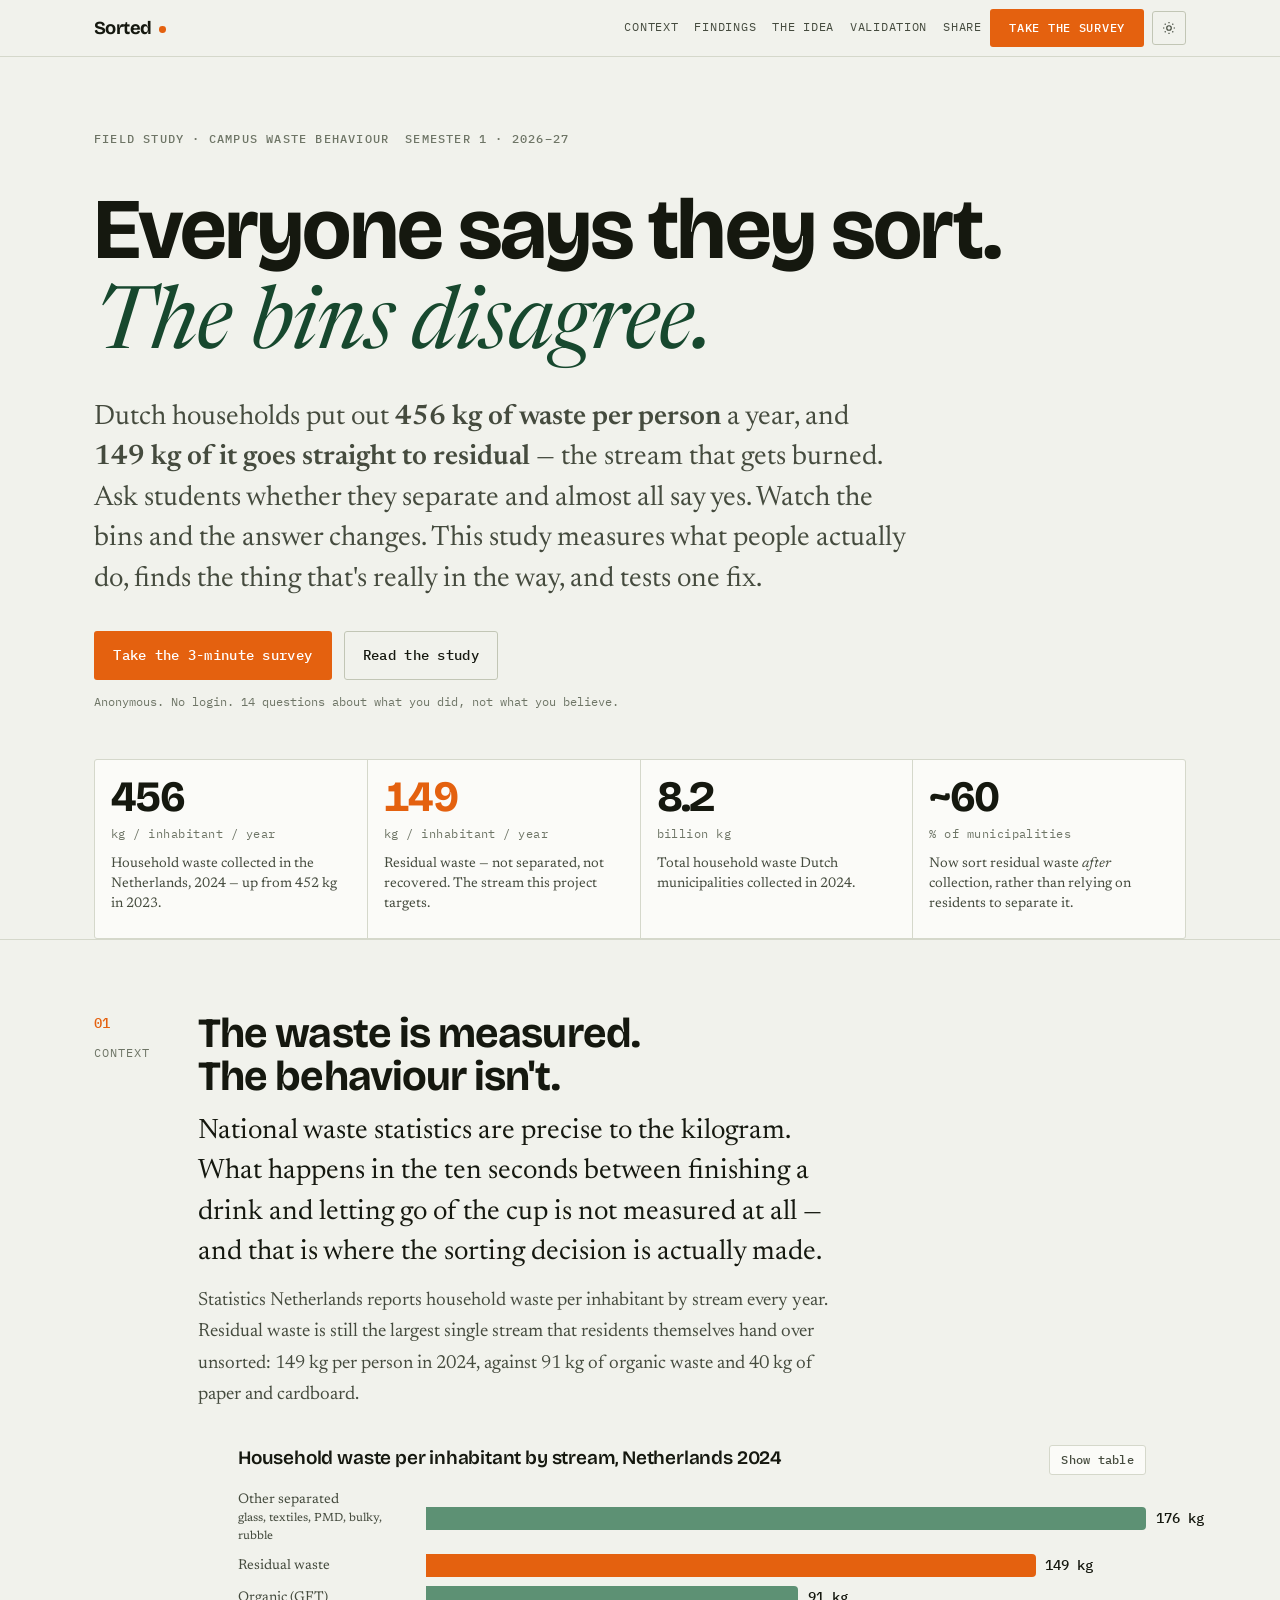
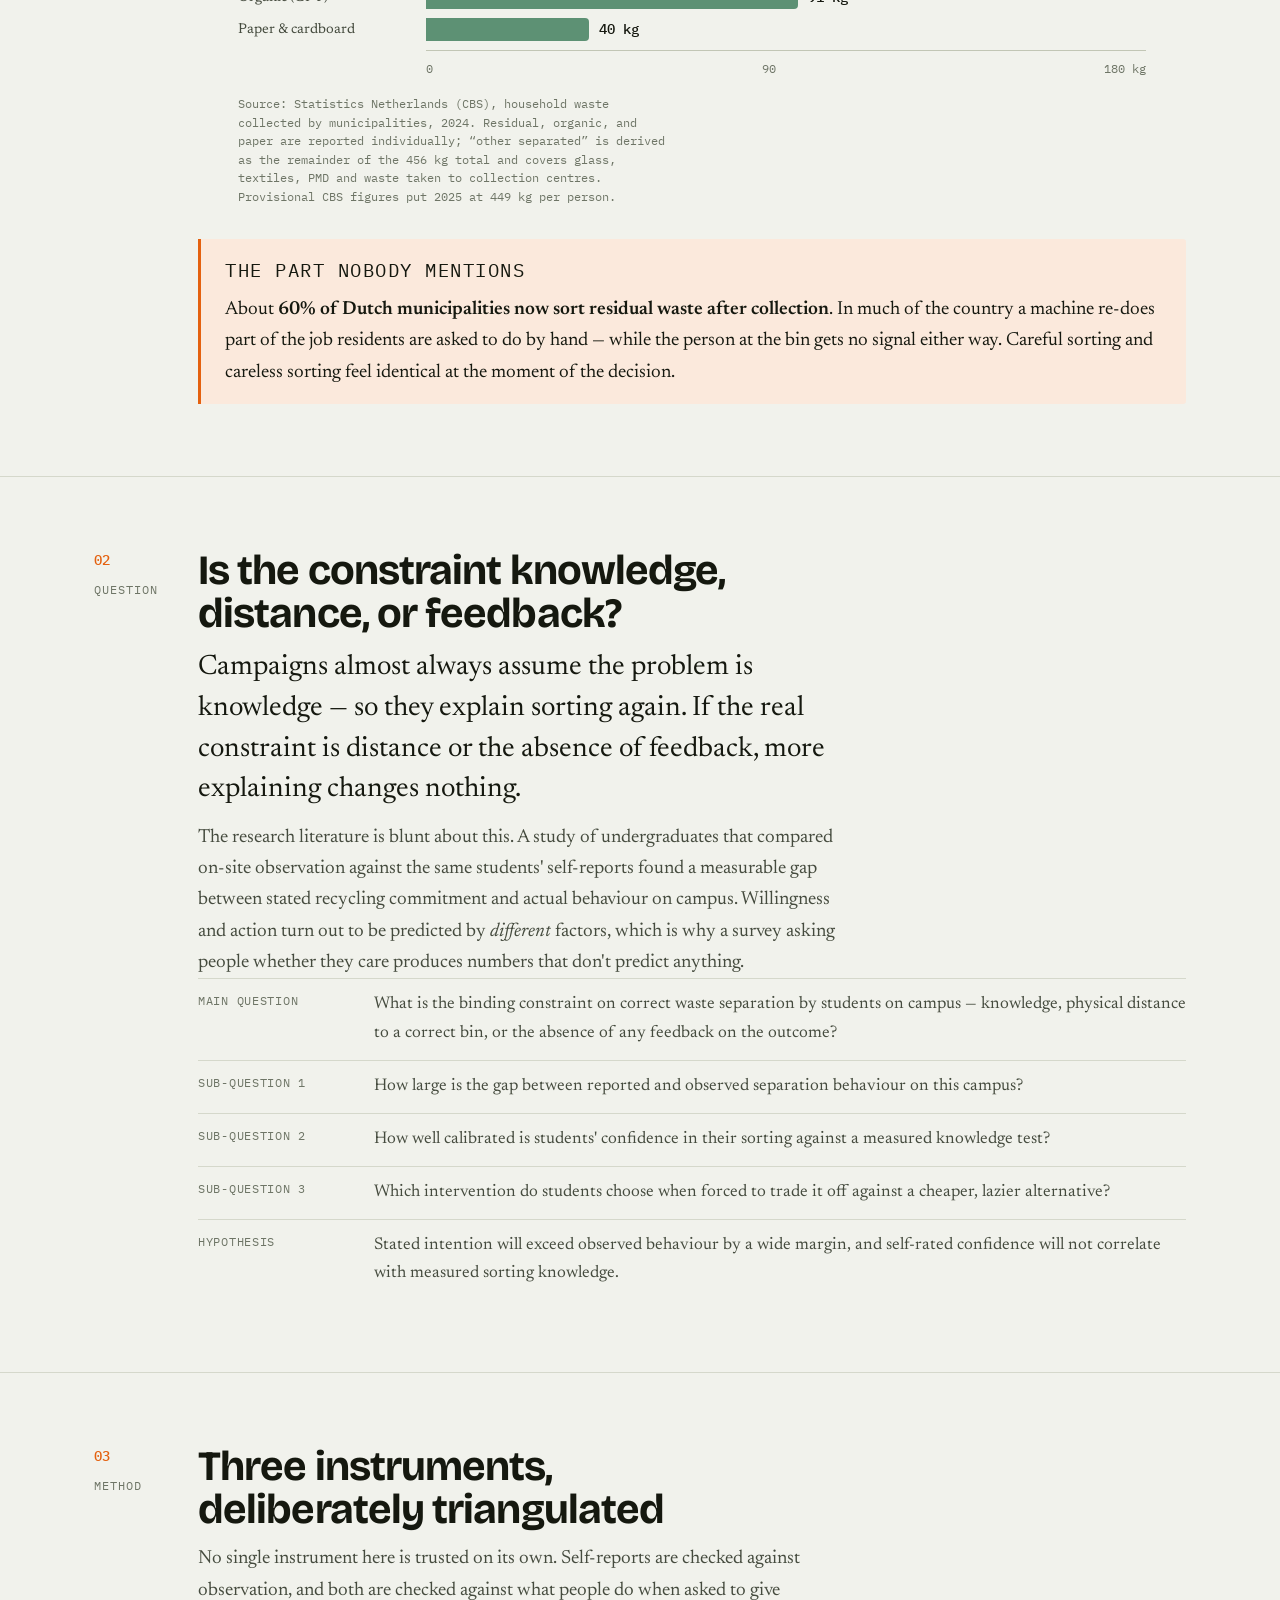
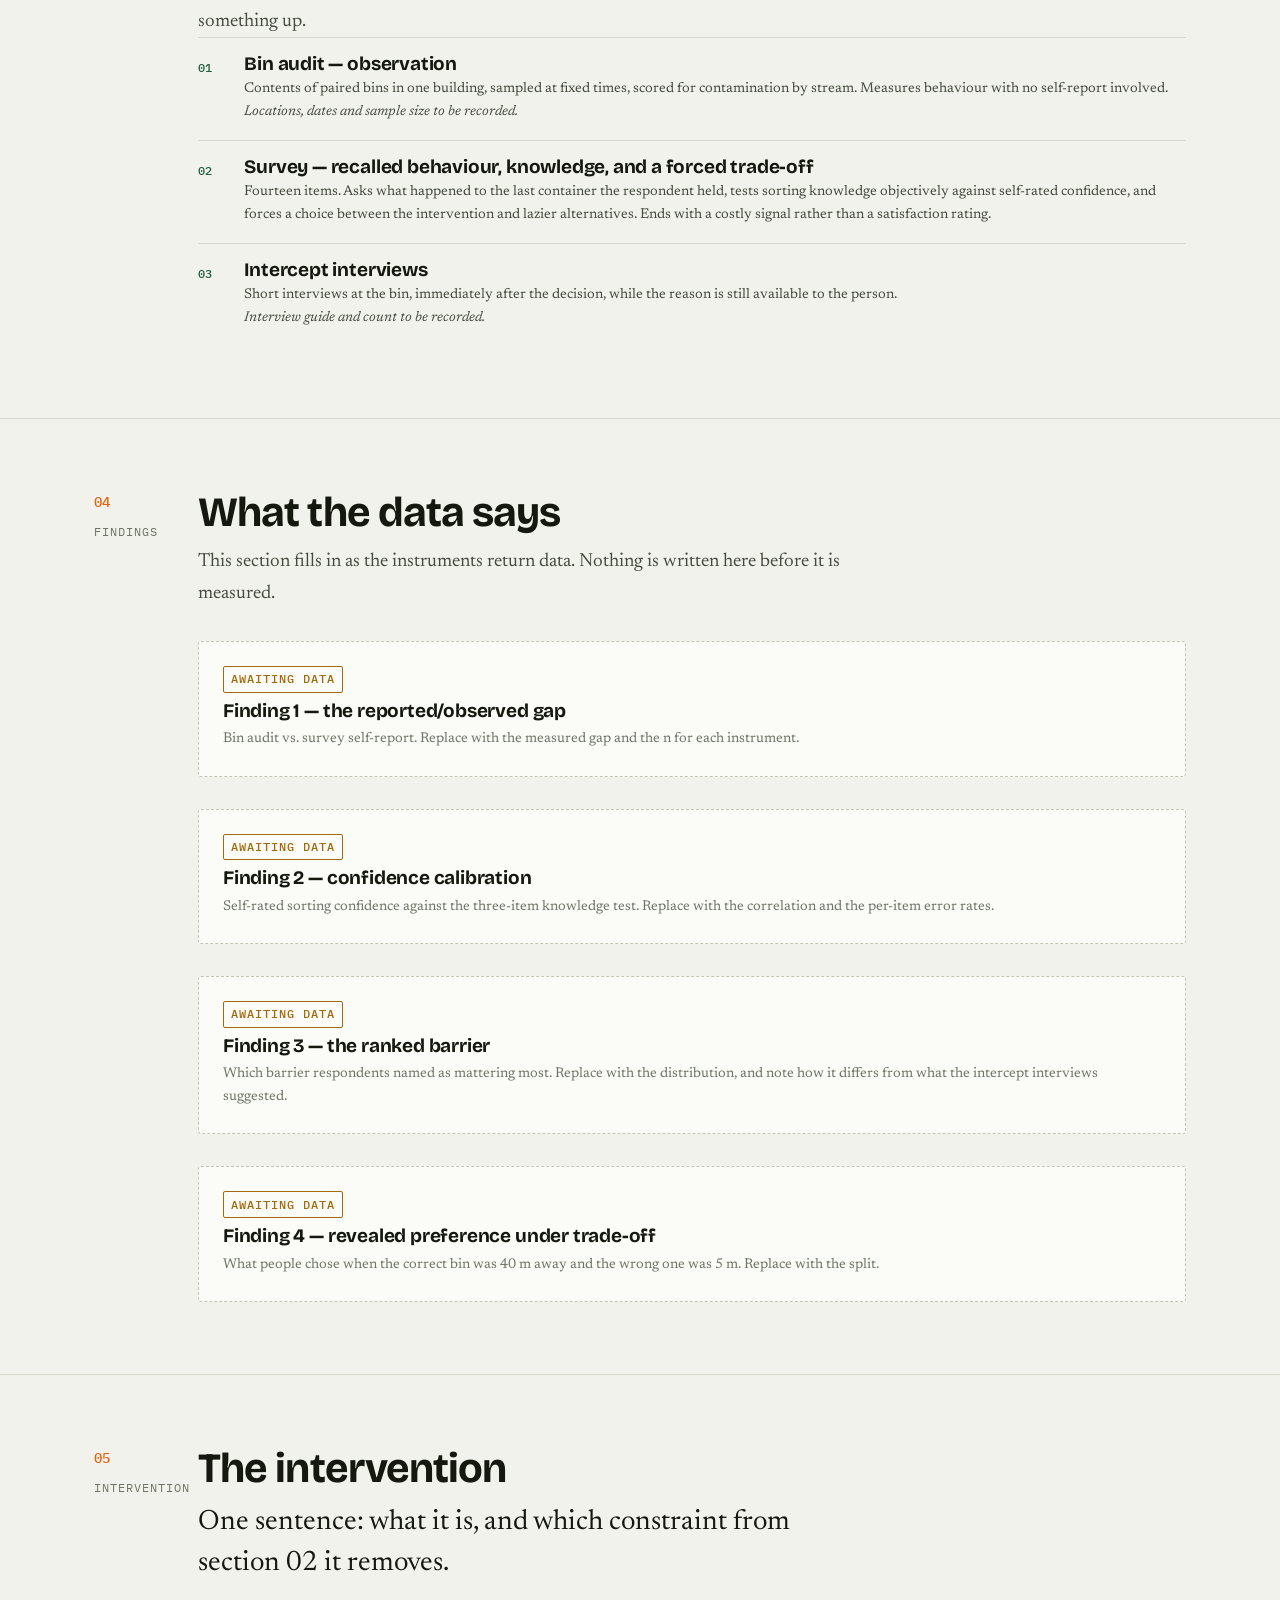
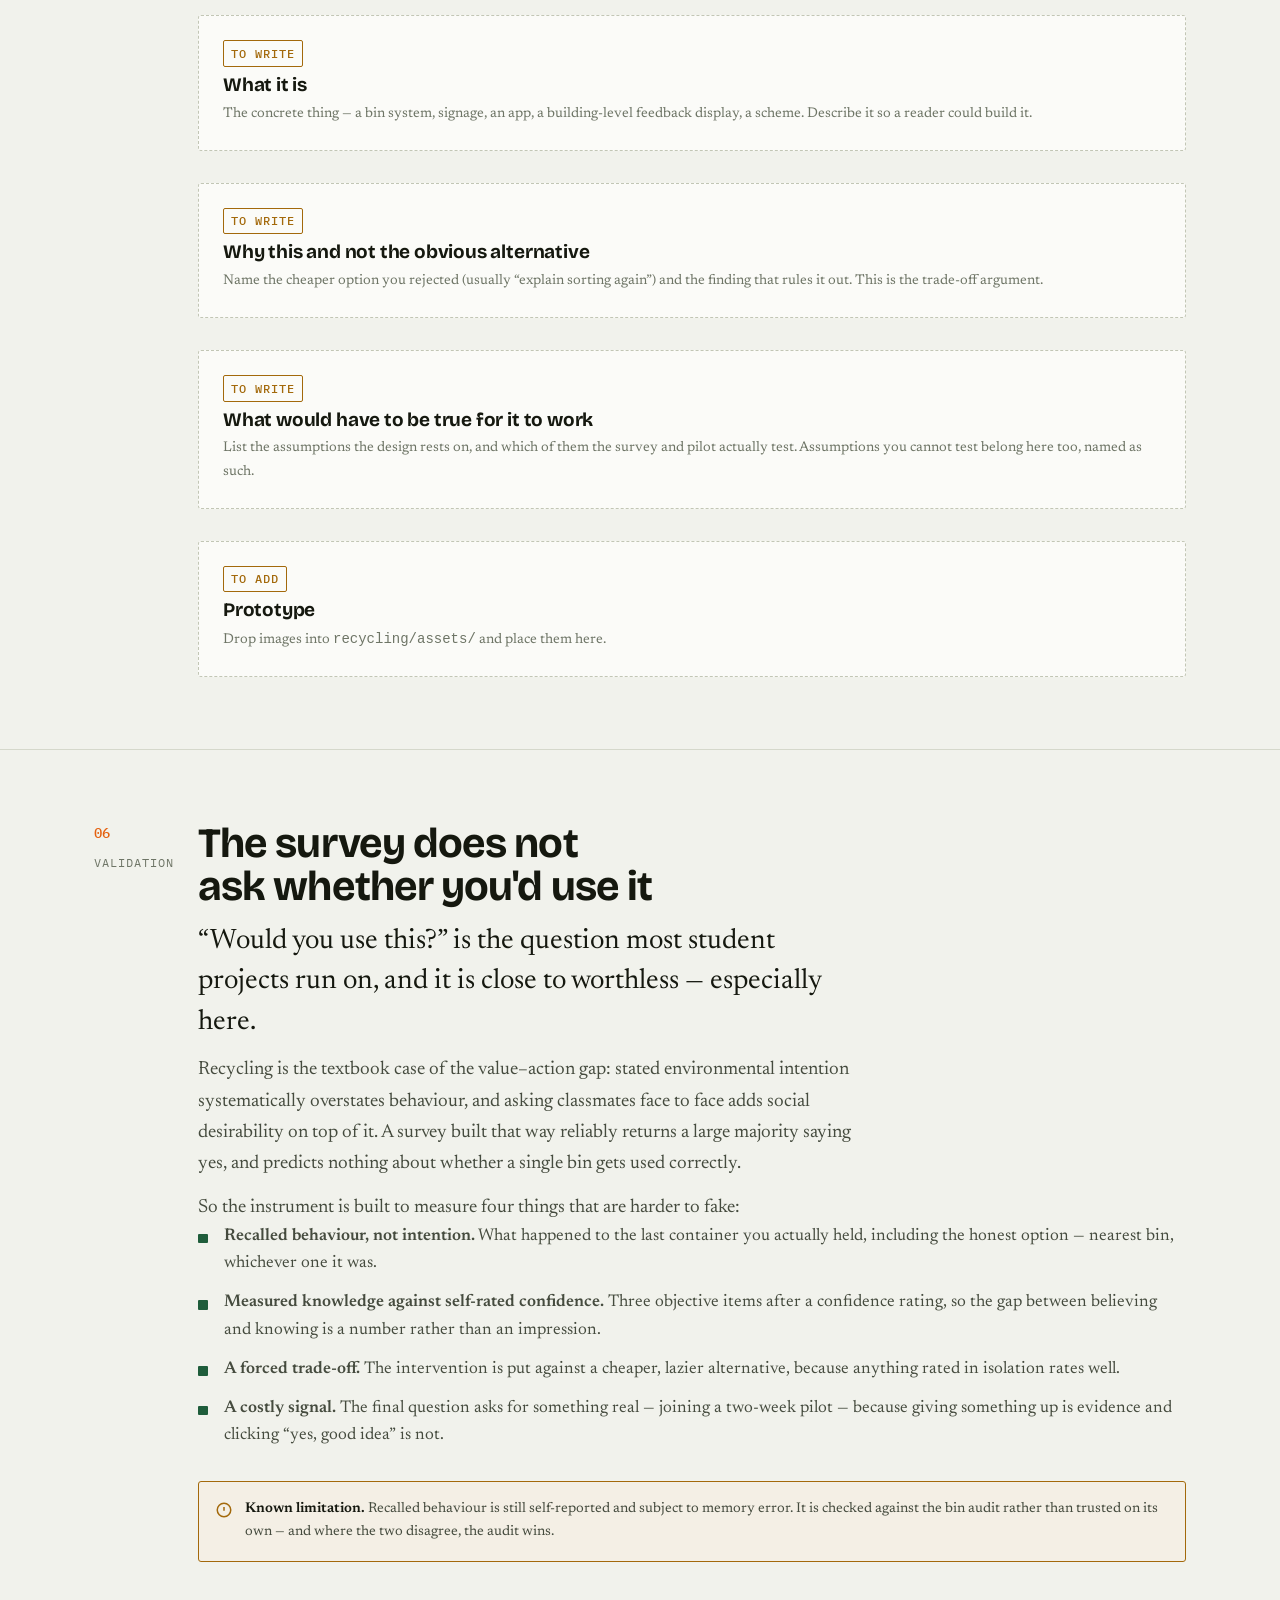
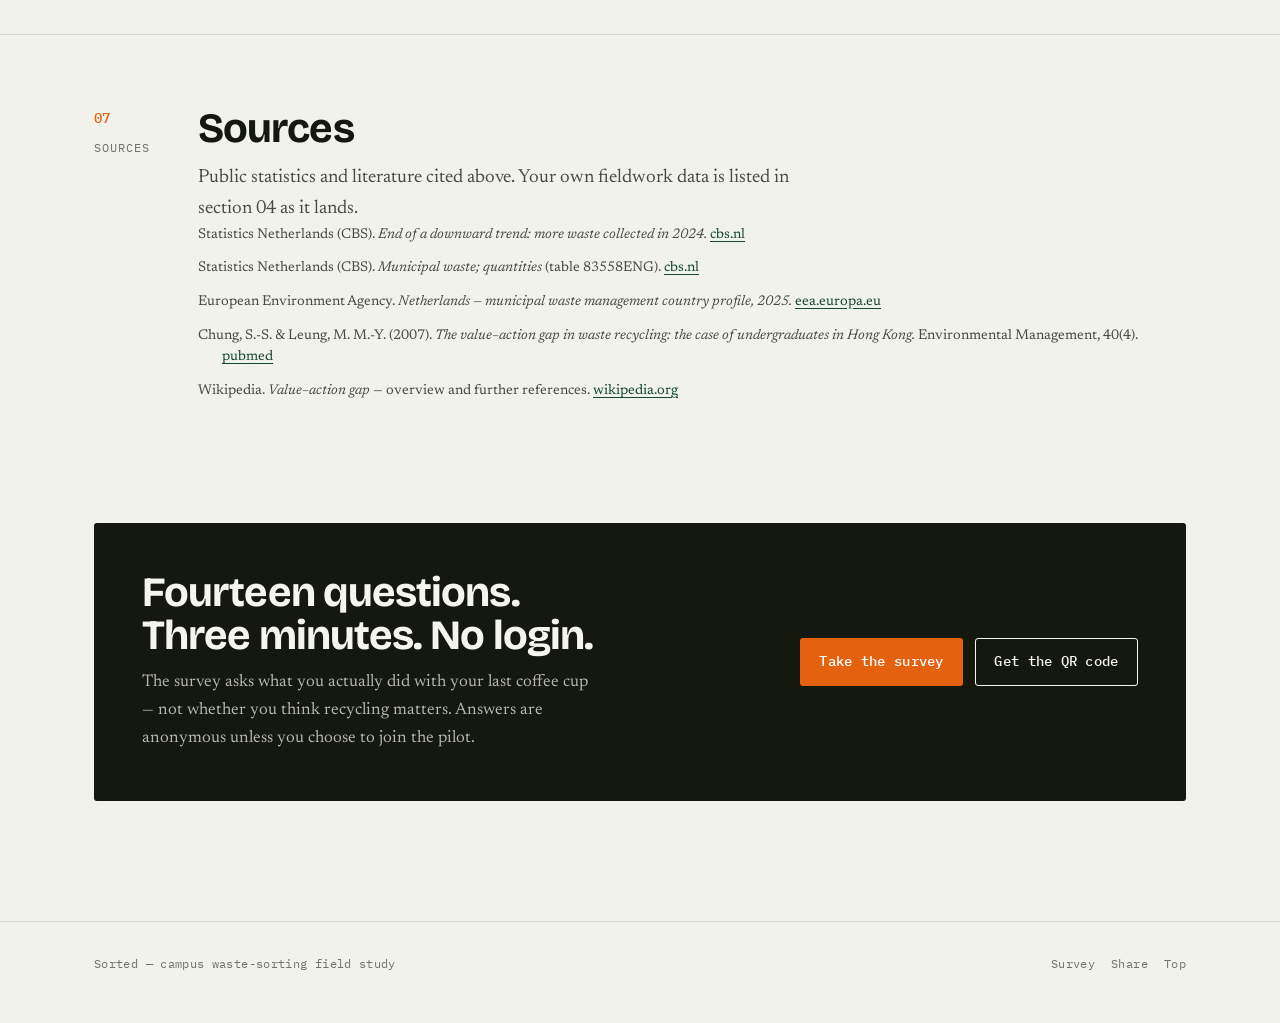
==== recycling/index.html @ 8bc47fd2 "Add campus recycling field-study site with survey and QR sharing Three static pages under /recycling" ====
<!doctype html>
<html lang="en">
<head>
<meta charset="utf-8">
<meta name="viewport" content="width=device-width, initial-scale=1">
<title>Sorted — Campus waste-sorting field study</title>
<meta name="description" content="A field study of why students on campus don't separate their waste — and a tested intervention. Behaviour-first research, not opinion polling.">
<meta name="theme-color" content="#f1f2ec" media="(prefers-color-scheme: light)">
<meta name="theme-color" content="#12140f" media="(prefers-color-scheme: dark)">
<link rel="icon" href="./assets/favicon.svg" type="image/svg+xml">
<meta property="og:type" content="website">
<meta property="og:title" content="Sorted — Campus waste-sorting field study">
<meta property="og:description" content="Everyone says they sort. The bins disagree. A behaviour-first field study and a tested intervention.">
<link rel="preconnect" href="https://fonts.googleapis.com">
<link rel="preconnect" href="https://fonts.gstatic.com" crossorigin>
<link rel="stylesheet" href="https://fonts.googleapis.com/css2?family=Bricolage+Grotesque:opsz,wght@12..96,600;12..96,700&family=IBM+Plex+Mono:wght@400;500&family=Newsreader:ital,opsz,wght@0,6..72,400;0,6..72,500;1,6..72,400&display=swap">
<link rel="stylesheet" href="./assets/css/site.css">
</head>
<body>
<a class="skip" href="#main">Skip to content</a>

<header class="masthead">
  <div class="wrap masthead__in">
    <a class="wordmark" href="./index.html">Sorted<span class="wordmark__dot" aria-hidden="true"></span></a>
    <nav class="mainnav" aria-label="Main">
      <div class="mainnav__links">
        <a href="#context">Context</a>
        <a href="#findings">Findings</a>
        <a href="#intervention">The idea</a>
        <a href="#validation">Validation</a>
        <a href="./share.html">Share</a>
      </div>
      <a class="btn btn--signal" href="./survey.html">Take the survey</a>
      <button class="themetoggle" type="button" data-theme-toggle aria-label="Switch colour theme">
        <svg viewBox="0 0 24 24" fill="none" stroke="currentColor" stroke-width="1.8" aria-hidden="true">
          <path d="M12 3v2m0 14v2M5.6 5.6l1.4 1.4m10 10 1.4 1.4M3 12h2m14 0h2M5.6 18.4 7 17m10-10 1.4-1.4"/>
          <circle cx="12" cy="12" r="3.4"/>
        </svg>
      </button>
    </nav>
  </div>
</header>

<main id="main">

  <!-- ===================== HERO ===================== -->
  <section class="wrap hero">
    <div class="hero__meta">
      <p class="eyebrow">Field study · Campus waste behaviour</p>
      <!-- FILL: your programme, year and semester -->
      <p class="eyebrow">Semester 1 · 2026&ndash;27</p>
    </div>
    <h1>Everyone says they sort.<br><em>The bins disagree.</em></h1>
    <p class="hero__deck">
      Dutch households put out <strong>456&nbsp;kg of waste per person</strong> a year, and
      <strong>149&nbsp;kg of it goes straight to residual</strong> — the stream that gets burned.
      Ask students whether they separate and almost all say yes. Watch the bins and the answer changes.
      This study measures what people actually do, finds the thing that's really in the way, and tests one fix.
    </p>
    <div class="hero__cta btnrow">
      <a class="btn btn--signal" href="./survey.html">Take the 3-minute survey</a>
      <a class="btn btn--ghost" href="#context">Read the study</a>
    </div>
    <p class="hero__note">Anonymous. No login. 14 questions about what you did, not what you believe.</p>
  </section>

  <!-- ===================== STAT STRIP ===================== -->
  <section class="wrap" aria-label="Headline figures">
    <div class="statstrip">
      <div class="stat">
        <span class="stat__fig">456</span>
        <span class="stat__unit">kg / inhabitant / year</span>
        <span class="stat__label">Household waste collected in the Netherlands, 2024 — up from 452&nbsp;kg in 2023.</span>
      </div>
      <div class="stat stat--lead">
        <span class="stat__fig">149</span>
        <span class="stat__unit">kg / inhabitant / year</span>
        <span class="stat__label">Residual waste — not separated, not recovered. The stream this project targets.</span>
      </div>
      <div class="stat">
        <span class="stat__fig">8.2</span>
        <span class="stat__unit">billion kg</span>
        <span class="stat__label">Total household waste Dutch municipalities collected in 2024.</span>
      </div>
      <div class="stat">
        <span class="stat__fig">~60</span>
        <span class="stat__unit">% of municipalities</span>
        <span class="stat__label">Now sort residual waste <em>after</em> collection, rather than relying on residents to separate it.</span>
      </div>
    </div>
  </section>

  <!-- ===================== 01 CONTEXT ===================== -->
  <section class="section" id="context">
    <div class="wrap section__grid">
      <div class="rail">
        <span class="rail__num">01</span>
        <span class="rail__label">Context</span>
      </div>
      <div class="stack-6">
        <div class="prose stack-3">
          <h2>The waste is measured. The behaviour isn't.</h2>
          <p class="lead">
            National waste statistics are precise to the kilogram. What happens in the ten seconds
            between finishing a drink and letting go of the cup is not measured at all — and that
            is where the sorting decision is actually made.
          </p>
          <p>
            Statistics Netherlands reports household waste per inhabitant by stream every year.
            Residual waste is still the largest single stream that residents themselves hand over
            unsorted: 149&nbsp;kg per person in 2024, against 91&nbsp;kg of organic waste and
            40&nbsp;kg of paper and cardboard.
          </p>
        </div>

        <figure class="figure">
          <div class="figure__head">
            <figcaption class="figure__title">Household waste per inhabitant by stream, Netherlands 2024</figcaption>
            <div class="figure__tools">
              <button class="btn btn--quiet" type="button" data-toggle-table="fig-streams" aria-expanded="false">Show table</button>
            </div>
          </div>

          <div class="barchart" data-chart="streams" role="img"
               aria-label="Bar chart of household waste per inhabitant by stream in 2024. Other separately collected 176 kilograms, residual waste 149 kilograms, organic waste 91 kilograms, paper and cardboard 40 kilograms.">
            <div class="bar">
              <span class="bar__name">Other separated<br><small>glass, textiles, PMD, bulky, rubble</small></span>
              <span class="bar__track"><span class="bar__fill" style="width:100%"></span><span class="bar__val">176 kg</span></span>
            </div>
            <div class="bar bar--lead">
              <span class="bar__name">Residual waste</span>
              <span class="bar__track"><span class="bar__fill" style="width:84.7%"></span><span class="bar__val">149 kg</span></span>
            </div>
            <div class="bar">
              <span class="bar__name">Organic (GFT)</span>
              <span class="bar__track"><span class="bar__fill" style="width:51.7%"></span><span class="bar__val">91 kg</span></span>
            </div>
            <div class="bar">
              <span class="bar__name">Paper &amp; cardboard</span>
              <span class="bar__track"><span class="bar__fill" style="width:22.7%"></span><span class="bar__val">40 kg</span></span>
            </div>
            <div class="barchart__axis" aria-hidden="true"><span>0</span><span>90</span><span>180 kg</span></div>
          </div>

          <div class="tablewrap" id="fig-streams" hidden>
            <table class="data">
              <caption>Household waste per inhabitant by stream, Netherlands 2024 (kg)</caption>
              <thead><tr><th scope="col">Stream</th><th scope="col" class="num">kg / inhabitant</th><th scope="col" class="num">Share of total</th></tr></thead>
              <tbody>
                <tr><td>Other separately collected</td><td class="num">176</td><td class="num">38.6%</td></tr>
                <tr><td>Residual waste</td><td class="num">149</td><td class="num">32.7%</td></tr>
                <tr><td>Organic (GFT)</td><td class="num">91</td><td class="num">20.0%</td></tr>
                <tr><td>Paper &amp; cardboard</td><td class="num">40</td><td class="num">8.8%</td></tr>
                <tr><td><strong>Total</strong></td><td class="num"><strong>456</strong></td><td class="num"><strong>100%</strong></td></tr>
              </tbody>
            </table>
          </div>

          <p class="figure__note">
            Source: Statistics Netherlands (CBS), household waste collected by municipalities, 2024.
            Residual, organic, and paper are reported individually; “other separated” is derived as the
            remainder of the 456&nbsp;kg total and covers glass, textiles, PMD and waste taken to
            collection centres. Provisional CBS figures put 2025 at 449&nbsp;kg per person.
          </p>
        </figure>

        <div class="callout">
          <p class="callout__kicker">The part nobody mentions</p>
          <p>
            About <strong>60% of Dutch municipalities now sort residual waste after collection</strong>.
            In much of the country a machine re-does part of the job residents are asked to do by hand —
            while the person at the bin gets no signal either way. Careful sorting and careless sorting
            feel identical at the moment of the decision.
          </p>
        </div>
      </div>
    </div>
  </section>

  <!-- ===================== 02 THE QUESTION ===================== -->
  <section class="section" id="question">
    <div class="wrap section__grid">
      <div class="rail">
        <span class="rail__num">02</span>
        <span class="rail__label">Question</span>
      </div>
      <div class="stack-6">
        <div class="prose stack-3">
          <h2>Is the constraint knowledge, distance, or feedback?</h2>
          <p class="lead">
            Campaigns almost always assume the problem is knowledge — so they explain sorting again.
            If the real constraint is distance or the absence of feedback, more explaining changes nothing.
          </p>
          <p>
            The research literature is blunt about this. A study of undergraduates that compared
            on-site observation against the same students' self-reports found a measurable gap between
            stated recycling commitment and actual behaviour on campus. Willingness and action turn out
            to be predicted by <em>different</em> factors, which is why a survey asking people whether
            they care produces numbers that don't predict anything.
          </p>
        </div>

        <dl class="deflist">
          <div>
            <dt>Main question</dt>
            <dd>What is the binding constraint on correct waste separation by students on campus — knowledge, physical distance to a correct bin, or the absence of any feedback on the outcome?</dd>
          </div>
          <div>
            <dt>Sub-question 1</dt>
            <dd>How large is the gap between reported and observed separation behaviour on this campus?</dd>
          </div>
          <div>
            <dt>Sub-question 2</dt>
            <dd>How well calibrated is students' confidence in their sorting against a measured knowledge test?</dd>
          </div>
          <div>
            <dt>Sub-question 3</dt>
            <dd>Which intervention do students choose when forced to trade it off against a cheaper, lazier alternative?</dd>
          </div>
          <div>
            <dt>Hypothesis</dt>
            <dd><!-- FILL: your actual hypothesis -->Stated intention will exceed observed behaviour by a wide margin, and self-rated confidence will not correlate with measured sorting knowledge.</dd>
          </div>
        </dl>
      </div>
    </div>
  </section>

  <!-- ===================== 03 METHOD ===================== -->
  <section class="section" id="method">
    <div class="wrap section__grid">
      <div class="rail">
        <span class="rail__num">03</span>
        <span class="rail__label">Method</span>
      </div>
      <div class="stack-6">
        <div class="prose stack-3">
          <h2>Three instruments, deliberately triangulated</h2>
          <p>
            No single instrument here is trusted on its own. Self-reports are checked against
            observation, and both are checked against what people do when asked to give something up.
          </p>
        </div>

        <ol class="steps">
          <li>
            <div>
              <h4>Bin audit — observation</h4>
              <p>Contents of paired bins in one building, sampled at fixed times, scored for contamination by stream. Measures behaviour with no self-report involved.<br>
              <!-- FILL: locations, dates, sample sizes --><em>Locations, dates and sample size to be recorded.</em></p>
            </div>
          </li>
          <li>
            <div>
              <h4>Survey — recalled behaviour, knowledge, and a forced trade-off</h4>
              <p>Fourteen items. Asks what happened to the last container the respondent held, tests sorting knowledge objectively against self-rated confidence, and forces a choice between the intervention and lazier alternatives. Ends with a costly signal rather than a satisfaction rating.</p>
            </div>
          </li>
          <li>
            <div>
              <h4>Intercept interviews</h4>
              <p>Short interviews at the bin, immediately after the decision, while the reason is still available to the person.<br>
              <!-- FILL: number of interviews, guide --><em>Interview guide and count to be recorded.</em></p>
            </div>
          </li>
        </ol>
      </div>
    </div>
  </section>

  <!-- ===================== 04 FINDINGS ===================== -->
  <section class="section" id="findings">
    <div class="wrap section__grid">
      <div class="rail">
        <span class="rail__num">04</span>
        <span class="rail__label">Findings</span>
      </div>
      <div class="stack-6">
        <div class="prose stack-3">
          <h2>What the data says</h2>
          <p>
            This section fills in as the instruments return data. Nothing is written here before it is measured.
          </p>
        </div>

        <!-- FILL: replace each pending block with a real finding.
             Keep the shape: a claim, the number behind it, and the instrument it came from. -->
        <div class="pending">
          <span class="pending__tag">Awaiting data</span>
          <h4>Finding 1 — the reported/observed gap</h4>
          <p>Bin audit vs. survey self-report. Replace with the measured gap and the n for each instrument.</p>
        </div>
        <div class="pending">
          <span class="pending__tag">Awaiting data</span>
          <h4>Finding 2 — confidence calibration</h4>
          <p>Self-rated sorting confidence against the three-item knowledge test. Replace with the correlation and the per-item error rates.</p>
        </div>
        <div class="pending">
          <span class="pending__tag">Awaiting data</span>
          <h4>Finding 3 — the ranked barrier</h4>
          <p>Which barrier respondents named as mattering most. Replace with the distribution, and note how it differs from what the intercept interviews suggested.</p>
        </div>
        <div class="pending">
          <span class="pending__tag">Awaiting data</span>
          <h4>Finding 4 — revealed preference under trade-off</h4>
          <p>What people chose when the correct bin was 40&nbsp;m away and the wrong one was 5&nbsp;m. Replace with the split.</p>
        </div>
      </div>
    </div>
  </section>

  <!-- ===================== 05 INTERVENTION ===================== -->
  <section class="section" id="intervention">
    <div class="wrap section__grid">
      <div class="rail">
        <span class="rail__num">05</span>
        <span class="rail__label">Intervention</span>
      </div>
      <div class="stack-6">
        <div class="prose stack-3">
          <h2>The intervention</h2>
          <p class="lead"><!-- FILL: one sentence naming what you built and the mechanism it acts on. -->
            One sentence: what it is, and which constraint from section&nbsp;02 it removes.
          </p>
        </div>

        <div class="pending">
          <span class="pending__tag">To write</span>
          <h4>What it is</h4>
          <p>The concrete thing — a bin system, signage, an app, a building-level feedback display, a scheme. Describe it so a reader could build it.</p>
        </div>
        <div class="pending">
          <span class="pending__tag">To write</span>
          <h4>Why this and not the obvious alternative</h4>
          <p>Name the cheaper option you rejected (usually “explain sorting again”) and the finding that rules it out. This is the trade-off argument.</p>
        </div>
        <div class="pending">
          <span class="pending__tag">To write</span>
          <h4>What would have to be true for it to work</h4>
          <p>List the assumptions the design rests on, and which of them the survey and pilot actually test. Assumptions you cannot test belong here too, named as such.</p>
        </div>
        <div class="pending">
          <span class="pending__tag">To add</span>
          <h4>Prototype</h4>
          <p>Drop images into <code>recycling/assets/</code> and place them here.</p>
        </div>
      </div>
    </div>
  </section>

  <!-- ===================== 06 VALIDATION ===================== -->
  <section class="section" id="validation">
    <div class="wrap section__grid">
      <div class="rail">
        <span class="rail__num">06</span>
        <span class="rail__label">Validation</span>
      </div>
      <div class="stack-6">
        <div class="prose stack-3">
          <h2>The survey does not ask whether you'd use it</h2>
          <p class="lead">
            “Would you use this?” is the question most student projects run on, and it is close to
            worthless — especially here.
          </p>
          <p>
            Recycling is the textbook case of the value–action gap: stated environmental intention
            systematically overstates behaviour, and asking classmates face to face adds social
            desirability on top of it. A survey built that way reliably returns a large majority
            saying yes, and predicts nothing about whether a single bin gets used correctly.
          </p>
          <p>So the instrument is built to measure four things that are harder to fake:</p>
        </div>

        <ul class="ticks">
          <li><strong>Recalled behaviour, not intention.</strong> What happened to the last container you actually held, including the honest option — nearest bin, whichever one it was.</li>
          <li><strong>Measured knowledge against self-rated confidence.</strong> Three objective items after a confidence rating, so the gap between believing and knowing is a number rather than an impression.</li>
          <li><strong>A forced trade-off.</strong> The intervention is put against a cheaper, lazier alternative, because anything rated in isolation rates well.</li>
          <li><strong>A costly signal.</strong> The final question asks for something real — joining a two-week pilot — because giving something up is evidence and clicking “yes, good idea” is not.</li>
        </ul>

        <div class="notice">
          <svg class="notice__icon" width="18" height="18" viewBox="0 0 24 24" fill="none" stroke="currentColor" stroke-width="2" aria-hidden="true">
            <circle cx="12" cy="12" r="9"/><path d="M12 8v5m0 3.2v.1"/>
          </svg>
          <p><strong>Known limitation.</strong> Recalled behaviour is still self-reported and subject to memory error. It is checked against the bin audit rather than trusted on its own — and where the two disagree, the audit wins.</p>
        </div>
      </div>
    </div>
  </section>

  <!-- ===================== 07 SOURCES ===================== -->
  <section class="section" id="sources">
    <div class="wrap section__grid">
      <div class="rail">
        <span class="rail__num">07</span>
        <span class="rail__label">Sources</span>
      </div>
      <div class="stack-6">
        <div class="prose stack-3">
          <h2>Sources</h2>
          <p>Public statistics and literature cited above. Your own fieldwork data is listed in section&nbsp;04 as it lands.</p>
        </div>
        <ul class="sources">
          <li>Statistics Netherlands (CBS). <em>End of a downward trend: more waste collected in 2024.</em> <a href="https://www.cbs.nl/en-gb/news/2025/29/end-of-a-downward-trend-more-waste-collected-in-2024">cbs.nl</a></li>
          <li>Statistics Netherlands (CBS). <em>Municipal waste; quantities</em> (table 83558ENG). <a href="https://www.cbs.nl/en-gb/figures/detail/83558ENG">cbs.nl</a></li>
          <li>European Environment Agency. <em>Netherlands — municipal waste management country profile, 2025.</em> <a href="https://www.eea.europa.eu/en/topics/in-depth/waste-and-recycling/municipal-and-packaging-waste-management-country-profiles-2025/nl-municipal-waste-factsheet.pdf/@@download/file">eea.europa.eu</a></li>
          <li>Chung, S.-S. &amp; Leung, M. M.-Y. (2007). <em>The value–action gap in waste recycling: the case of undergraduates in Hong Kong.</em> Environmental Management, 40(4). <a href="https://pubmed.ncbi.nlm.nih.gov/17638045/">pubmed</a></li>
          <li>Wikipedia. <em>Value–action gap</em> — overview and further references. <a href="https://en.wikipedia.org/wiki/Value-action_gap">wikipedia.org</a></li>
          <!-- FILL: add your own sources, interviews and internal documents here -->
        </ul>
      </div>
    </div>
  </section>

  <!-- ===================== CTA ===================== -->
  <section class="wrap" style="padding-block: var(--s-7)">
    <div class="ctaband">
      <div>
        <h2>Fourteen questions. Three minutes. No login.</h2>
        <p>The survey asks what you actually did with your last coffee cup — not whether you think recycling matters. Answers are anonymous unless you choose to join the pilot.</p>
      </div>
      <div class="btnrow">
        <a class="btn btn--signal" href="./survey.html">Take the survey</a>
        <a class="btn btn--ghost" href="./share.html" style="border-color:currentColor;color:inherit">Get the QR code</a>
      </div>
    </div>
  </section>

</main>

<footer class="foot">
  <div class="wrap foot__in">
    <p>Sorted — campus waste-sorting field study</p>
    <div class="foot__right">
      <a href="./survey.html">Survey</a>
      <a href="./share.html">Share</a>
      <a href="#main">Top</a>
    </div>
  </div>
</footer>

<script src="./assets/js/site.js"></script>
</body>
</html>
---- recycling/assets/css/site.css ----
/* ============================================================================
   Sorted — campus waste-sorting field study
   Design tokens → base → layout → components → data → survey → print
   Palette is green-biased throughout: neutrals carry a slight pine cast so
   they read as chosen rather than inherited.
   ========================================================================== */

/* ---------- 1. Tokens : light is the complete set ------------------------- */
:root {
  color-scheme: light;

  /* Ink */
  --ink:        #15180f;
  --ink-2:      #454b3e;
  --ink-3:      #6e7566;
  --ink-invert: #f4f5ee;

  /* Ground & surfaces */
  --ground:     #f1f2ec;
  --surface:    #fbfbf8;
  --surface-2:  #e7e9df;
  --line:       #d5d8cb;
  --line-2:     #c2c6b5;

  /* Accent — deep pine. Structural: rules, links, wordmark. */
  --accent:     #1f5d3b;
  --accent-ink: #17482e;
  --accent-wash:#e3ebe4;

  /* Signal — Dutch PMD-bin orange. The one bold moment. Used for the survey
     call to action and exactly one figure. Never for body text. */
  --signal:     #e4610f;
  --signal-ink: #a8460a;
  --signal-wash:#fbe9dc;

  /* Status — reserved, never reused as chart series */
  --good:       #2e7d32;
  --warn:       #a3690b;
  --crit:       #a33124;

  /* Sequential pine ramp for bar marks, light→dark, monotonic lightness */
  --seq-1: #dbe6dd;
  --seq-2: #b6cdbd;
  --seq-3: #8bb29a;
  --seq-4: #5d9174;
  --seq-5: #3a7554;
  --seq-6: #1f5d3b;

  /* Type */
  --display: "Bricolage Grotesque", "Archivo", "Helvetica Neue", Arial, sans-serif;
  --body:    "Newsreader", "Iowan Old Style", Georgia, "Times New Roman", serif;
  --mono:    "IBM Plex Mono", ui-monospace, "SF Mono", Menlo, Consolas, monospace;

  /* Scale — 1.25 ratio, clamped for viewport */
  --t-xs:   0.75rem;
  --t-sm:   0.875rem;
  --t-base: 1.0625rem;
  --t-md:   1.1875rem;
  --t-lg:   clamp(1.35rem, 1.1rem + 0.9vw, 1.75rem);
  --t-xl:   clamp(1.75rem, 1.3rem + 1.9vw, 2.6rem);
  --t-2xl:  clamp(2.3rem, 1.5rem + 3.4vw, 4rem);
  --t-3xl:  clamp(2.9rem, 1.6rem + 5.2vw, 5.4rem);

  /* Space */
  --s-1: 0.25rem; --s-2: 0.5rem;  --s-3: 0.75rem; --s-4: 1rem;
  --s-5: 1.5rem;  --s-6: 2rem;    --s-7: 3rem;    --s-8: 4.5rem;
  --s-9: 7rem;

  /* Frame */
  --w-page: 1180px;
  --w-prose: 66ch;
  --rail: 4.5rem;
  --radius: 3px;
  --hair: 1px;
}

/* Dark: only tokens are redefined. Guarded so an explicit light choice wins. */
@media (prefers-color-scheme: dark) {
  :root:not([data-theme="light"]) {
    color-scheme: dark;
    --ink:        #edefe6;
    --ink-2:      #b3b9a9;
    --ink-3:      #848b79;
    --ink-invert: #12140f;
    --ground:     #12140f;
    --surface:    #191c15;
    --surface-2:  #22261d;
    --line:       #2d3226;
    --line-2:     #3c4234;
    --accent:     #74c093;
    --accent-ink: #9ad4b1;
    --accent-wash:#1c2a21;
    --signal:     #ff8b3d;
    --signal-ink: #ffa66a;
    --signal-wash:#2b1b10;
    --good:       #74c093;
    --warn:       #d9a94a;
    --crit:       #e0705f;
    --seq-1: #223026;
    --seq-2: #2e4634;
    --seq-3: #3d6047;
    --seq-4: #4f7d5d;
    --seq-5: #639b74;
    --seq-6: #7cba90;
  }
}
:root[data-theme="dark"] {
  color-scheme: dark;
  --ink:        #edefe6;
  --ink-2:      #b3b9a9;
  --ink-3:      #848b79;
  --ink-invert: #12140f;
  --ground:     #12140f;
  --surface:    #191c15;
  --surface-2:  #22261d;
  --line:       #2d3226;
  --line-2:     #3c4234;
  --accent:     #74c093;
  --accent-ink: #9ad4b1;
  --accent-wash:#1c2a21;
  --signal:     #ff8b3d;
  --signal-ink: #ffa66a;
  --signal-wash:#2b1b10;
  --good:       #74c093;
  --warn:       #d9a94a;
  --crit:       #e0705f;
  --seq-1: #223026;
  --seq-2: #2e4634;
  --seq-3: #3d6047;
  --seq-4: #4f7d5d;
  --seq-5: #639b74;
  --seq-6: #7cba90;
}

/* ---------- 2. Base ------------------------------------------------------- */
*, *::before, *::after { box-sizing: border-box; }

html { -webkit-text-size-adjust: 100%; scroll-behavior: smooth; }
@media (prefers-reduced-motion: reduce) {
  html { scroll-behavior: auto; }
  *, *::before, *::after { animation-duration: 0.01ms !important; transition-duration: 0.01ms !important; }
}

body {
  margin: 0;
  background: var(--ground);
  color: var(--ink);
  font-family: var(--body);
  font-size: var(--t-base);
  line-height: 1.65;
  font-synthesis-weight: none;
  -webkit-font-smoothing: antialiased;
}

h1, h2, h3, h4 {
  font-family: var(--display);
  font-weight: 700;
  line-height: 1.04;
  letter-spacing: -0.022em;
  text-wrap: balance;
  margin: 0;
}
h1 { font-size: var(--t-3xl); }
h2 { font-size: var(--t-xl); }
h3 { font-size: var(--t-lg); letter-spacing: -0.014em; }
h4 { font-size: var(--t-md); letter-spacing: -0.01em; }

p { margin: 0; }
strong { font-weight: 600; }

a { color: var(--accent-ink); text-decoration-thickness: 1px; text-underline-offset: 0.18em; }
a:hover { color: var(--ink); }

:where(a, button, input, select, textarea, summary, [tabindex]):focus-visible {
  outline: 2px solid var(--signal);
  outline-offset: 2px;
  border-radius: 2px;
}

img, svg, canvas { max-width: 100%; height: auto; display: block; }

::selection { background: var(--accent); color: var(--ink-invert); }

.skip {
  position: absolute; left: -9999px; top: 0; z-index: 100;
  background: var(--ink); color: var(--ink-invert);
  padding: var(--s-3) var(--s-4);
  font-family: var(--mono); font-size: var(--t-sm);
}
.skip:focus { left: var(--s-4); top: var(--s-4); }

.vh {
  position: absolute; width: 1px; height: 1px; overflow: hidden;
  clip-path: inset(50%); white-space: nowrap;
}

/* ---------- 3. Layout ---------------------------------------------------- */
.wrap {
  width: 100%;
  max-width: var(--w-page);
  margin-inline: auto;
  padding-inline: clamp(1.1rem, 4vw, 2.75rem);
}

.prose { max-width: var(--w-prose); }
.prose > * + * { margin-top: var(--s-4); }
.prose p { font-size: var(--t-md); color: var(--ink-2); }
.prose p.lead {
  font-size: var(--t-lg);
  color: var(--ink);
  line-height: 1.45;
}

/* Numbered section on a mono rail. Numbers encode a real research sequence:
   context → question → method → findings → intervention → validation. */
.section {
  border-top: var(--hair) solid var(--line);
  padding-block: var(--s-8);
}
.section:first-of-type { border-top: 0; }

.section__grid {
  display: grid;
  gap: var(--s-5);
  grid-template-columns: 1fr;
}
@media (min-width: 60rem) {
  .section__grid {
    grid-template-columns: var(--rail) minmax(0, 1fr);
    gap: var(--s-6);
  }
}

.eyebrow {
  font-family: var(--mono);
  font-size: var(--t-xs);
  font-weight: 500;
  letter-spacing: 0.1em;
  text-transform: uppercase;
  color: var(--ink-3);
  margin: 0;
}
.rail { display: flex; flex-direction: column; gap: var(--s-2); }
.rail__num {
  font-family: var(--mono);
  font-size: var(--t-sm);
  font-weight: 500;
  color: var(--signal);
  font-variant-numeric: tabular-nums;
}
.rail__label {
  font-family: var(--mono);
  font-size: var(--t-xs);
  letter-spacing: 0.08em;
  text-transform: uppercase;
  color: var(--ink-3);
}
@media (min-width: 60rem) {
  .rail { position: sticky; top: 5.5rem; align-self: start; }
}

.stack { display: flex; flex-direction: column; }
.stack > * + * { margin-top: var(--s-5); }
.stack-6 > * + * { margin-top: var(--s-6); }
.stack-3 > * + * { margin-top: var(--s-3); }
.stack-5 > * + * { margin-top: var(--s-5); }

/* ---------- 4. Header --------------------------------------------------- */
.masthead {
  position: sticky; top: 0; z-index: 40;
  background: color-mix(in srgb, var(--ground) 88%, transparent);
  backdrop-filter: blur(10px);
  border-bottom: var(--hair) solid var(--line);
}
.masthead__in {
  display: flex; align-items: center; gap: var(--s-4);
  min-height: 3.5rem;
}
.wordmark {
  display: inline-flex; align-items: baseline; gap: 0.45rem;
  font-family: var(--display); font-weight: 700;
  font-size: 1.15rem; letter-spacing: -0.03em;
  color: var(--ink); text-decoration: none;
}
.wordmark__dot {
  width: 0.42rem; height: 0.42rem; border-radius: 50%;
  background: var(--signal); flex: none;
  transform: translateY(-0.06em);
}
.wordmark:hover { color: var(--accent-ink); }

.mainnav { margin-left: auto; display: flex; align-items: center; gap: var(--s-2); }
.mainnav__links { display: none; gap: var(--s-4); }
@media (min-width: 52rem) { .mainnav__links { display: flex; } }
.mainnav a {
  font-family: var(--mono); font-size: var(--t-xs);
  letter-spacing: 0.06em; text-transform: uppercase;
  color: var(--ink-2); text-decoration: none;
  padding-block: var(--s-2);
  border-bottom: 2px solid transparent;
}
.mainnav a:hover { color: var(--ink); border-bottom-color: var(--line-2); }
.mainnav a[aria-current="page"] { color: var(--ink); border-bottom-color: var(--signal); }

.themetoggle {
  display: inline-grid; place-items: center;
  width: 2.1rem; height: 2.1rem;
  background: transparent; color: var(--ink-2);
  border: var(--hair) solid var(--line-2); border-radius: var(--radius);
  cursor: pointer;
}
.themetoggle:hover { color: var(--ink); border-color: var(--ink-3); }
.themetoggle svg { width: 1rem; height: 1rem; }

/* ---------- 5. Buttons -------------------------------------------------- */
.btn {
  display: inline-flex; align-items: center; gap: 0.55rem;
  font-family: var(--mono); font-size: var(--t-sm); font-weight: 500;
  letter-spacing: 0.02em;
  padding: 0.72rem 1.15rem;
  border-radius: var(--radius);
  border: var(--hair) solid transparent;
  text-decoration: none; cursor: pointer;
  transition: background-color 0.14s ease, color 0.14s ease, border-color 0.14s ease;
}
.btn--signal { background: var(--signal); color: #fff; }
.btn--signal:hover { background: var(--signal-ink); color: #fff; }
:root[data-theme="dark"] .btn--signal,
:root:not([data-theme="light"]) .btn--signal { color: #17110b; }
@media (prefers-color-scheme: light) {
  :root:not([data-theme="dark"]) .btn--signal { color: #fff; }
}
.btn--ghost { border-color: var(--line-2); color: var(--ink); background: transparent; }
.btn--ghost:hover { border-color: var(--ink-3); background: var(--surface); color: var(--ink); }
.btn--quiet {
  padding: 0.4rem 0.7rem; border-color: var(--line);
  color: var(--ink-2); background: var(--surface);
  font-size: var(--t-xs);
}
.btn--quiet:hover { color: var(--ink); border-color: var(--ink-3); }
.btn[disabled] { opacity: 0.45; cursor: not-allowed; }
.btnrow { display: flex; flex-wrap: wrap; gap: var(--s-3); align-items: center; }

/* ---------- 6. Hero ----------------------------------------------------- */
.hero { padding-block: var(--s-8) var(--s-7); }
.hero__meta {
  display: flex; flex-wrap: wrap; gap: var(--s-2) var(--s-4);
  padding-bottom: var(--s-5);
}
.hero h1 { margin-block: var(--s-3) 0; max-width: 22ch; }
.hero h1 em {
  font-family: var(--body); font-style: italic; font-weight: 400;
  letter-spacing: -0.01em; color: var(--accent-ink);
}
.hero__deck {
  font-size: var(--t-lg); line-height: 1.45; color: var(--ink-2);
  max-width: 52ch; margin-top: var(--s-5);
}
.hero__cta { margin-top: var(--s-6); }
.hero__note {
  font-family: var(--mono); font-size: var(--t-xs);
  color: var(--ink-3); margin-top: var(--s-3);
}

@media (prefers-reduced-motion: no-preference) {
  .hero h1, .hero__deck, .hero__cta { animation: rise 0.62s cubic-bezier(0.2,0.7,0.2,1) both; }
  .hero__deck { animation-delay: 0.07s; }
  .hero__cta  { animation-delay: 0.13s; }
  /* Resting state is visible: only the transform animates. */
  @keyframes rise { from { transform: translateY(0.5rem); } to { transform: none; } }
}

/* ---------- 7. Figures : stat strip ------------------------------------- */
.statstrip {
  display: grid; gap: var(--hair);
  grid-template-columns: repeat(auto-fit, minmax(min(100%, 11rem), 1fr));
  background: var(--line);
  border: var(--hair) solid var(--line);
  border-radius: var(--radius);
  overflow: hidden;
}
.stat {
  background: var(--surface);
  padding: var(--s-4) var(--s-4) var(--s-5);
  display: flex; flex-direction: column; gap: var(--s-1);
}
.stat__fig {
  font-family: var(--display); font-weight: 700;
  font-size: clamp(1.85rem, 1.3rem + 1.9vw, 2.7rem);
  line-height: 1; letter-spacing: -0.035em;
  font-variant-numeric: tabular-nums;
  color: var(--ink);
}
.stat--lead .stat__fig { color: var(--signal); }
.stat__unit {
  font-family: var(--mono); font-size: var(--t-xs);
  letter-spacing: 0.04em; color: var(--ink-3);
}
.stat__label {
  font-size: var(--t-sm); color: var(--ink-2); line-height: 1.4;
  margin-top: var(--s-2);
}

/* ---------- 8. Data band + chart --------------------------------------- */
.band {
  background: var(--surface-2);
  border-block: var(--hair) solid var(--line);
}
.figure { display: flex; flex-direction: column; gap: var(--s-4); }
.figure__head { display: flex; flex-wrap: wrap; gap: var(--s-3); align-items: baseline; }
.figure__title { font-family: var(--display); font-weight: 600; font-size: var(--t-md); letter-spacing: -0.01em; }
.figure__tools { margin-left: auto; display: flex; gap: var(--s-2); }
.figure__note {
  font-family: var(--mono); font-size: var(--t-xs); line-height: 1.55;
  color: var(--ink-3); max-width: 62ch;
}
.figure__note a { color: var(--ink-2); }

.barchart { display: flex; flex-direction: column; gap: 0.55rem; }
.bar {
  display: grid;
  grid-template-columns: minmax(6.5rem, 11rem) minmax(0, 1fr);
  gap: var(--s-3);
  align-items: center;
}
.bar__name { font-size: var(--t-sm); color: var(--ink-2); line-height: 1.3; }
.bar__track { position: relative; display: flex; align-items: center; gap: 0.6rem; min-width: 0; }
.bar__fill {
  height: 1.45rem;
  background: var(--seq-4);
  border-radius: 0 4px 4px 0;
  flex: none;
  transition: filter 0.14s ease;
}
.bar--lead .bar__fill { background: var(--signal); }
.bar__val {
  font-family: var(--mono); font-size: var(--t-sm); font-weight: 500;
  font-variant-numeric: tabular-nums; color: var(--ink);
  white-space: nowrap;
}
.bar:hover .bar__fill { filter: brightness(1.06); }
.barchart__axis {
  display: flex; justify-content: space-between;
  font-family: var(--mono); font-size: var(--t-xs); color: var(--ink-3);
  border-top: var(--hair) solid var(--line-2);
  padding-top: var(--s-2);
  margin-left: calc(min(11rem, 40%) + var(--s-3));
  font-variant-numeric: tabular-nums;
}

/* Table view — the required relief for any low-contrast mark, and the
   accessible equivalent of every chart on the page. */
.tablewrap { overflow-x: auto; border: var(--hair) solid var(--line); border-radius: var(--radius); }
table.data {
  border-collapse: collapse; width: 100%;
  background: var(--surface);
  font-size: var(--t-sm);
}
table.data caption {
  text-align: left; padding: var(--s-3) var(--s-4);
  font-family: var(--mono); font-size: var(--t-xs);
  letter-spacing: 0.06em; text-transform: uppercase; color: var(--ink-3);
  border-bottom: var(--hair) solid var(--line);
}
table.data th, table.data td {
  padding: 0.6rem var(--s-4); text-align: left;
  border-bottom: var(--hair) solid var(--line);
}
table.data th {
  font-family: var(--mono); font-size: var(--t-xs); font-weight: 500;
  letter-spacing: 0.06em; text-transform: uppercase; color: var(--ink-3);
}
table.data td.num { text-align: right; font-family: var(--mono); font-variant-numeric: tabular-nums; }
table.data tr:last-child td { border-bottom: 0; }
[hidden] { display: none !important; }

/* ---------- 9. Callout, pending state, notes ---------------------------- */
.callout {
  border-left: 3px solid var(--signal);
  background: var(--signal-wash);
  padding: var(--s-4) var(--s-5);
  border-radius: 0 var(--radius) var(--radius) 0;
}
.callout__kicker {
  font-family: var(--mono); font-size: var(--t-xs);
  letter-spacing: 0.08em; text-transform: uppercase;
  color: var(--signal-ink); margin-bottom: var(--s-2);
}
.callout p { font-size: var(--t-md); color: var(--ink); }

.pending {
  border: var(--hair) dashed var(--line-2);
  border-radius: var(--radius);
  padding: var(--s-5);
  background: var(--surface);
  display: flex; flex-direction: column; gap: var(--s-2);
}
.pending__tag {
  align-self: flex-start;
  font-family: var(--mono); font-size: var(--t-xs); font-weight: 500;
  letter-spacing: 0.08em; text-transform: uppercase;
  color: var(--warn);
  border: var(--hair) solid currentColor;
  border-radius: 2px; padding: 0.15rem 0.45rem;
}
.pending h4 { color: var(--ink); }
.pending p { font-size: var(--t-sm); color: var(--ink-3); }

.deflist { display: grid; gap: 0; margin: 0; }
.deflist > div {
  display: grid; gap: var(--s-1) var(--s-4);
  grid-template-columns: 1fr;
  padding-block: var(--s-3);
  border-top: var(--hair) solid var(--line);
}
@media (min-width: 44rem) { .deflist > div { grid-template-columns: 10rem minmax(0, 1fr); } }
.deflist dt {
  font-family: var(--mono); font-size: var(--t-xs);
  letter-spacing: 0.06em; text-transform: uppercase; color: var(--ink-3);
}
.deflist dd { margin: 0; color: var(--ink-2); }

ol.steps { list-style: none; margin: 0; padding: 0; counter-reset: step; }
ol.steps > li {
  counter-increment: step;
  display: grid; gap: var(--s-1) var(--s-4);
  grid-template-columns: 1.9rem minmax(0, 1fr);
  padding-block: var(--s-4);
  border-top: var(--hair) solid var(--line);
}
ol.steps > li::before {
  content: counter(step, decimal-leading-zero);
  font-family: var(--mono); font-size: var(--t-xs); font-weight: 500;
  color: var(--accent); padding-top: 0.28em;
  font-variant-numeric: tabular-nums;
}
ol.steps h4 { margin-bottom: var(--s-1); }
ol.steps p { font-size: var(--t-sm); color: var(--ink-2); }

ul.ticks { list-style: none; margin: 0; padding: 0; display: grid; gap: var(--s-3); }
/* Marker is positioned, not a grid track: the list items hold mixed inline
   content (a <strong> lead-in plus text), and each element would otherwise
   become its own grid item and fall into the narrow marker column. */
ul.ticks li {
  position: relative;
  padding-left: 1.6rem;
  color: var(--ink-2);
  line-height: 1.6;
}
ul.ticks li::before {
  content: ""; position: absolute; left: 0; top: 0.62em;
  width: 0.6rem; height: 0.6rem;
  background: var(--accent); border-radius: 1px;
}

.sources { display: grid; gap: var(--s-3); margin: 0; padding: 0; list-style: none; }
.sources li {
  font-size: var(--t-sm); color: var(--ink-2);
  padding-left: var(--s-5); text-indent: calc(-1 * var(--s-5));
  line-height: 1.55;
}

/* ---------- 10. CTA + footer ------------------------------------------- */
.ctaband {
  background: var(--ink); color: var(--ink-invert);
  border-radius: var(--radius);
  padding: clamp(1.5rem, 4vw, 3rem);
  display: grid; gap: var(--s-5);
}
@media (min-width: 54rem) {
  .ctaband { grid-template-columns: minmax(0,1.2fr) auto; align-items: center; }
}
.ctaband h2 { color: var(--ink-invert); max-width: 26ch; }
.ctaband p { color: color-mix(in srgb, var(--ink-invert) 72%, transparent); margin-top: var(--s-3); max-width: 46ch; }

footer.foot {
  border-top: var(--hair) solid var(--line);
  padding-block: var(--s-6) var(--s-7);
  margin-top: var(--s-8);
}
.foot__in { display: flex; flex-wrap: wrap; gap: var(--s-4); align-items: baseline; }
.foot p, .foot a {
  font-family: var(--mono); font-size: var(--t-xs); color: var(--ink-3);
  letter-spacing: 0.03em;
}
.foot a { text-decoration: none; }
.foot a:hover { color: var(--ink); }
.foot__right { margin-left: auto; display: flex; gap: var(--s-4); }

/* ---------- 11. Survey instrument -------------------------------------- */
.survey { padding-block: var(--s-7) var(--s-8); }

.progress { display: flex; flex-direction: column; gap: var(--s-2); margin-bottom: var(--s-6); }
.progress__meta {
  display: flex; justify-content: space-between; align-items: baseline;
  font-family: var(--mono); font-size: var(--t-xs); color: var(--ink-3);
  letter-spacing: 0.06em; text-transform: uppercase;
}
.progress__track { height: 3px; background: var(--line); border-radius: 2px; overflow: hidden; }
.progress__fill {
  height: 100%; width: 0%; background: var(--signal);
  border-radius: 2px; transition: width 0.28s cubic-bezier(0.2,0.7,0.2,1);
}

.step { display: flex; flex-direction: column; gap: var(--s-6); }
.step__head { display: flex; flex-direction: column; gap: var(--s-2); max-width: 54ch; }
.step__head h2 { font-size: var(--t-lg); }
.step__head p { color: var(--ink-2); font-size: var(--t-base); }

fieldset.q {
  border: 0; margin: 0; padding: 0;
  display: flex; flex-direction: column; gap: var(--s-3);
}
/* Divider drawn as a pseudo-element: a real border-top on a fieldset is
   interrupted by its <legend>, leaving a rule that starts mid-heading. */
fieldset.q + fieldset.q { position: relative; padding-top: var(--s-5); }
fieldset.q + fieldset.q::before {
  content: ""; position: absolute; inset: 0 0 auto 0;
  border-top: var(--hair) solid var(--line);
}
legend.q__label {
  padding: 0; margin-bottom: var(--s-1);
  font-family: var(--display); font-weight: 600;
  font-size: var(--t-md); letter-spacing: -0.008em;
  color: var(--ink); max-width: 56ch;
}
.q__hint { font-family: var(--mono); font-size: var(--t-xs); color: var(--ink-3); letter-spacing: 0.03em; }
.q__req { color: var(--signal); font-family: var(--mono); font-size: var(--t-xs); }

.opts { display: grid; gap: 0; border: var(--hair) solid var(--line); border-radius: var(--radius); overflow: hidden; }
.opt {
  display: grid; grid-template-columns: 1.35rem minmax(0,1fr);
  gap: var(--s-3); align-items: start;
  padding: 0.72rem var(--s-4);
  background: var(--surface);
  cursor: pointer;
  border-top: var(--hair) solid var(--line);
  transition: background-color 0.12s ease;
}
.opt:first-child { border-top: 0; }
.opt:hover { background: var(--accent-wash); }
.opt input { margin: 0.28rem 0 0; accent-color: var(--accent); width: 1.05rem; height: 1.05rem; }
.opt__text { font-size: var(--t-base); color: var(--ink); line-height: 1.45; }
.opt__text small { display: block; font-family: var(--mono); font-size: var(--t-xs); color: var(--ink-3); margin-top: 0.15rem; }
.opt:has(input:checked) { background: var(--accent-wash); }
.opt:has(input:focus-visible) { outline: 2px solid var(--signal); outline-offset: -2px; }

/* Scale question: 1–5 radios in a row */
.scale { display: flex; flex-wrap: wrap; gap: var(--s-2); align-items: stretch; }
.scale__item {
  flex: 1 1 3.2rem; min-width: 3.2rem;
  display: flex; flex-direction: column; align-items: center; gap: 0.3rem;
  padding: var(--s-3) var(--s-2);
  border: var(--hair) solid var(--line); border-radius: var(--radius);
  background: var(--surface); cursor: pointer;
  font-family: var(--mono); font-size: var(--t-sm);
  font-variant-numeric: tabular-nums;
}
.scale__item:hover { border-color: var(--ink-3); }
.scale__item:has(input:checked) { border-color: var(--accent); background: var(--accent-wash); color: var(--accent-ink); }
.scale__item input { position: absolute; opacity: 0; pointer-events: none; }
.scale__ends {
  display: flex; justify-content: space-between;
  font-family: var(--mono); font-size: var(--t-xs); color: var(--ink-3);
}

input.text, textarea.text, select.text {
  width: 100%; font-family: var(--body); font-size: var(--t-base);
  color: var(--ink); background: var(--surface);
  border: var(--hair) solid var(--line-2); border-radius: var(--radius);
  padding: 0.65rem var(--s-3);
}
select.text { font-family: var(--mono); font-size: var(--t-sm); }
textarea.text { min-height: 6.5rem; resize: vertical; line-height: 1.55; }
input.text:hover, textarea.text:hover, select.text:hover { border-color: var(--ink-3); }

.q--invalid legend.q__label { color: var(--crit); }
.q--invalid .opts { border-color: var(--crit); }
.q__error {
  display: none;
  font-family: var(--mono); font-size: var(--t-xs); color: var(--crit);
}
.q--invalid .q__error { display: block; }

.navrow {
  display: flex; flex-wrap: wrap; gap: var(--s-3); align-items: center;
  border-top: var(--hair) solid var(--line); padding-top: var(--s-5);
}
.navrow__spacer { margin-left: auto; }

.privacy {
  border: var(--hair) solid var(--line); border-radius: var(--radius);
  background: var(--surface); padding: var(--s-4);
}
.privacy summary {
  cursor: pointer; font-family: var(--mono); font-size: var(--t-xs);
  letter-spacing: 0.06em; text-transform: uppercase; color: var(--ink-2);
}
.privacy p { font-size: var(--t-sm); color: var(--ink-3); margin-top: var(--s-3); }

.notice {
  display: flex; gap: var(--s-3); align-items: flex-start;
  border: var(--hair) solid var(--warn); border-radius: var(--radius);
  background: color-mix(in srgb, var(--warn) 8%, var(--surface));
  padding: var(--s-4);
}
.notice__icon { color: var(--warn); flex: none; margin-top: 0.15rem; }
.notice p { font-size: var(--t-sm); color: var(--ink-2); }
.notice strong { color: var(--ink); }

.done { display: flex; flex-direction: column; gap: var(--s-5); max-width: 56ch; }
.done__mark { width: 2.6rem; height: 2.6rem; color: var(--good); }

/* ---------- 12. Share / QR --------------------------------------------- */
.sharegrid { display: grid; gap: var(--s-6); align-items: start; }
@media (min-width: 56rem) { .sharegrid { grid-template-columns: auto minmax(0,1fr); gap: var(--s-8); } }

.qrcard {
  background: #fff;
  border: var(--hair) solid var(--line-2);
  border-radius: var(--radius);
  padding: var(--s-5);
  display: flex; flex-direction: column; align-items: center; gap: var(--s-4);
  width: fit-content;
}
.qrcard__canvas { width: 220px; height: 220px; display: grid; place-items: center; }
.qrcard__canvas canvas, .qrcard__canvas img { width: 100%; height: 100%; image-rendering: pixelated; }
.qrcard__fallback {
  font-family: var(--mono); font-size: var(--t-xs); color: #444;
  text-align: center; word-break: break-all; line-height: 1.5;
}
.qrcard__caption {
  font-family: var(--mono); font-size: var(--t-xs); letter-spacing: 0.06em;
  text-transform: uppercase; color: #555; text-align: center;
}

.linkrow {
  display: flex; flex-wrap: wrap; gap: var(--s-2); align-items: center;
  border: var(--hair) solid var(--line); border-radius: var(--radius);
  background: var(--surface); padding: var(--s-2) var(--s-2) var(--s-2) var(--s-4);
}
.linkrow code {
  font-family: var(--mono); font-size: var(--t-sm); color: var(--ink);
  word-break: break-all; flex: 1 1 12rem;
}

/* Printable A5 poster */
.poster {
  border: var(--hair) solid var(--line); border-radius: var(--radius);
  background: var(--surface); padding: var(--s-6);
  display: flex; flex-direction: column; gap: var(--s-4); align-items: center;
  text-align: center;
}
.poster h2 { font-size: var(--t-xl); max-width: 20ch; }
.poster p { color: var(--ink-2); max-width: 34ch; }

@media print {
  :root { --ground: #fff; --surface: #fff; --ink: #000; --ink-2: #222; --ink-3: #444; --line: #bbb; }
  .masthead, .mainnav, .themetoggle, .foot, .no-print { display: none !important; }
  body { background: #fff; color: #000; font-size: 11pt; }
  .poster { border: 2px solid #000; page-break-inside: avoid; padding: 18mm 14mm; }
  .qrcard { border: 0; padding: 0; }
  .section { padding-block: 8mm; }
  a { text-decoration: none; color: #000; }
}
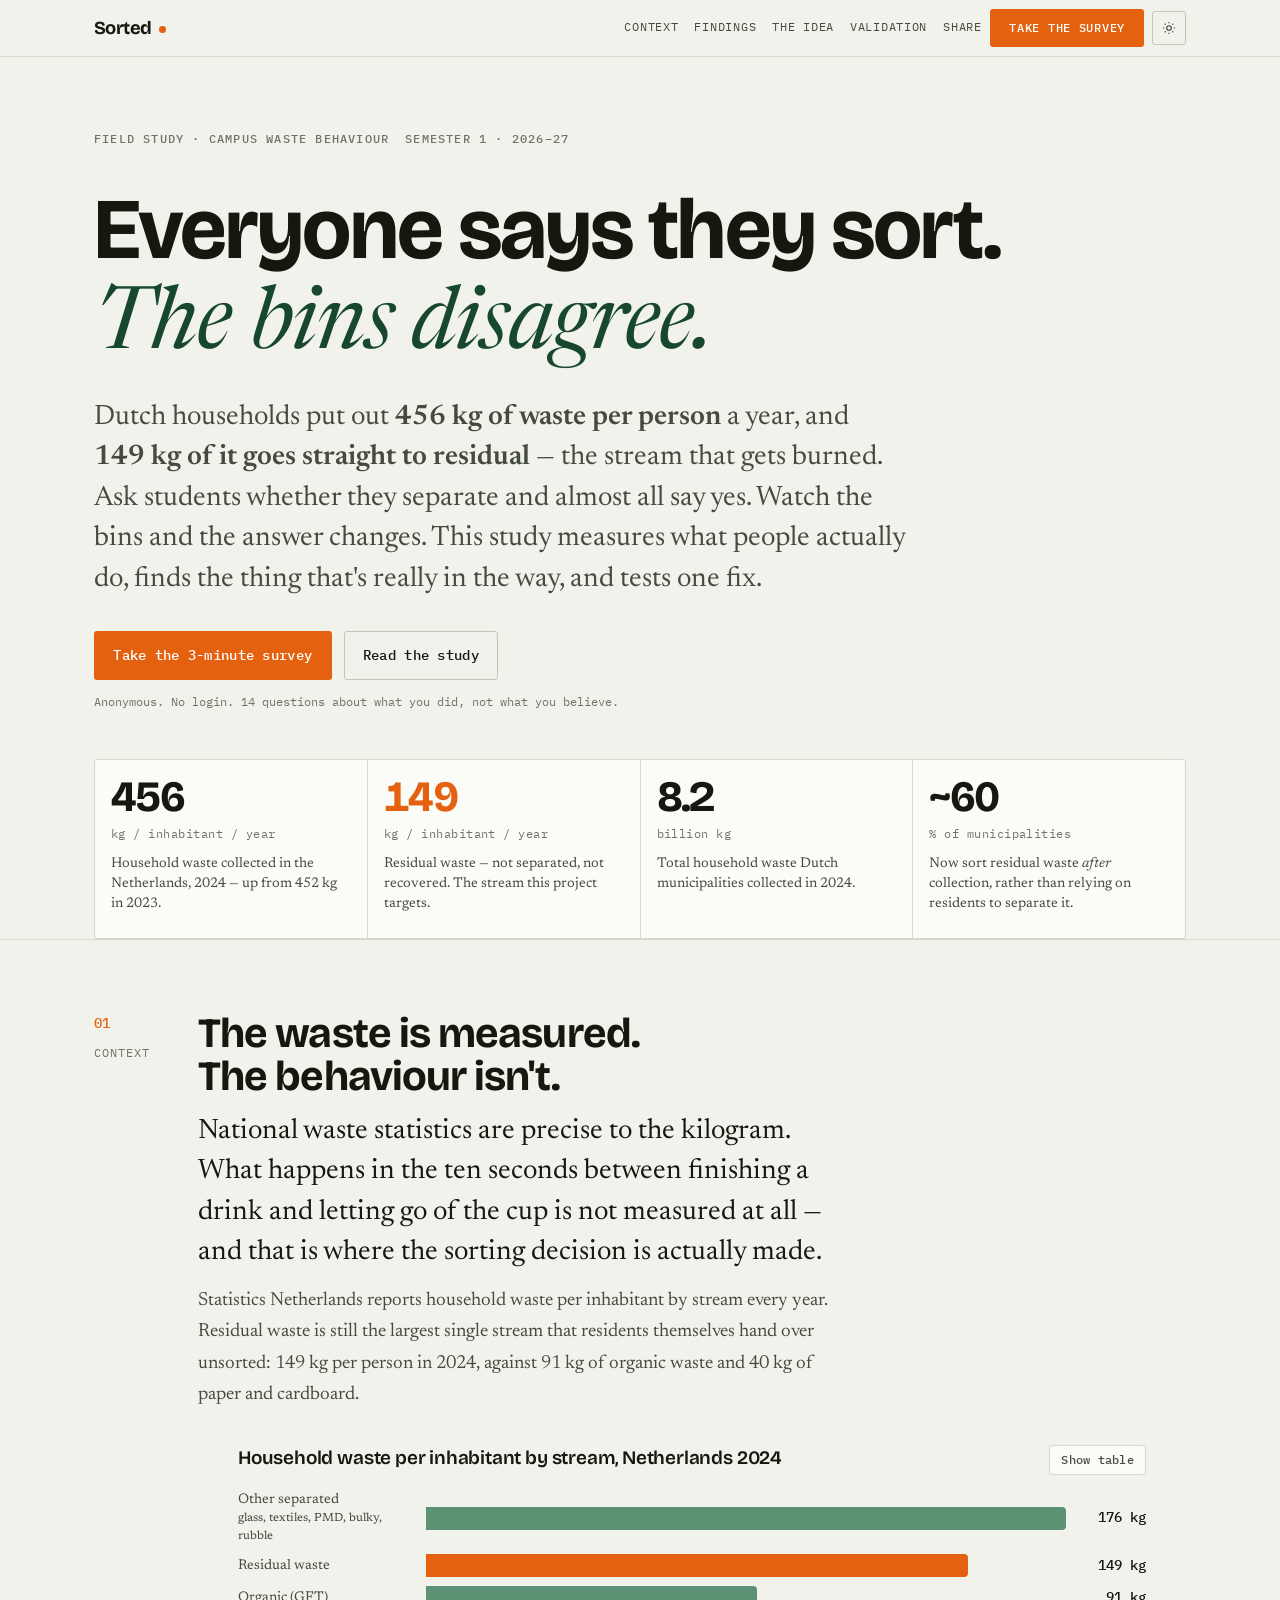
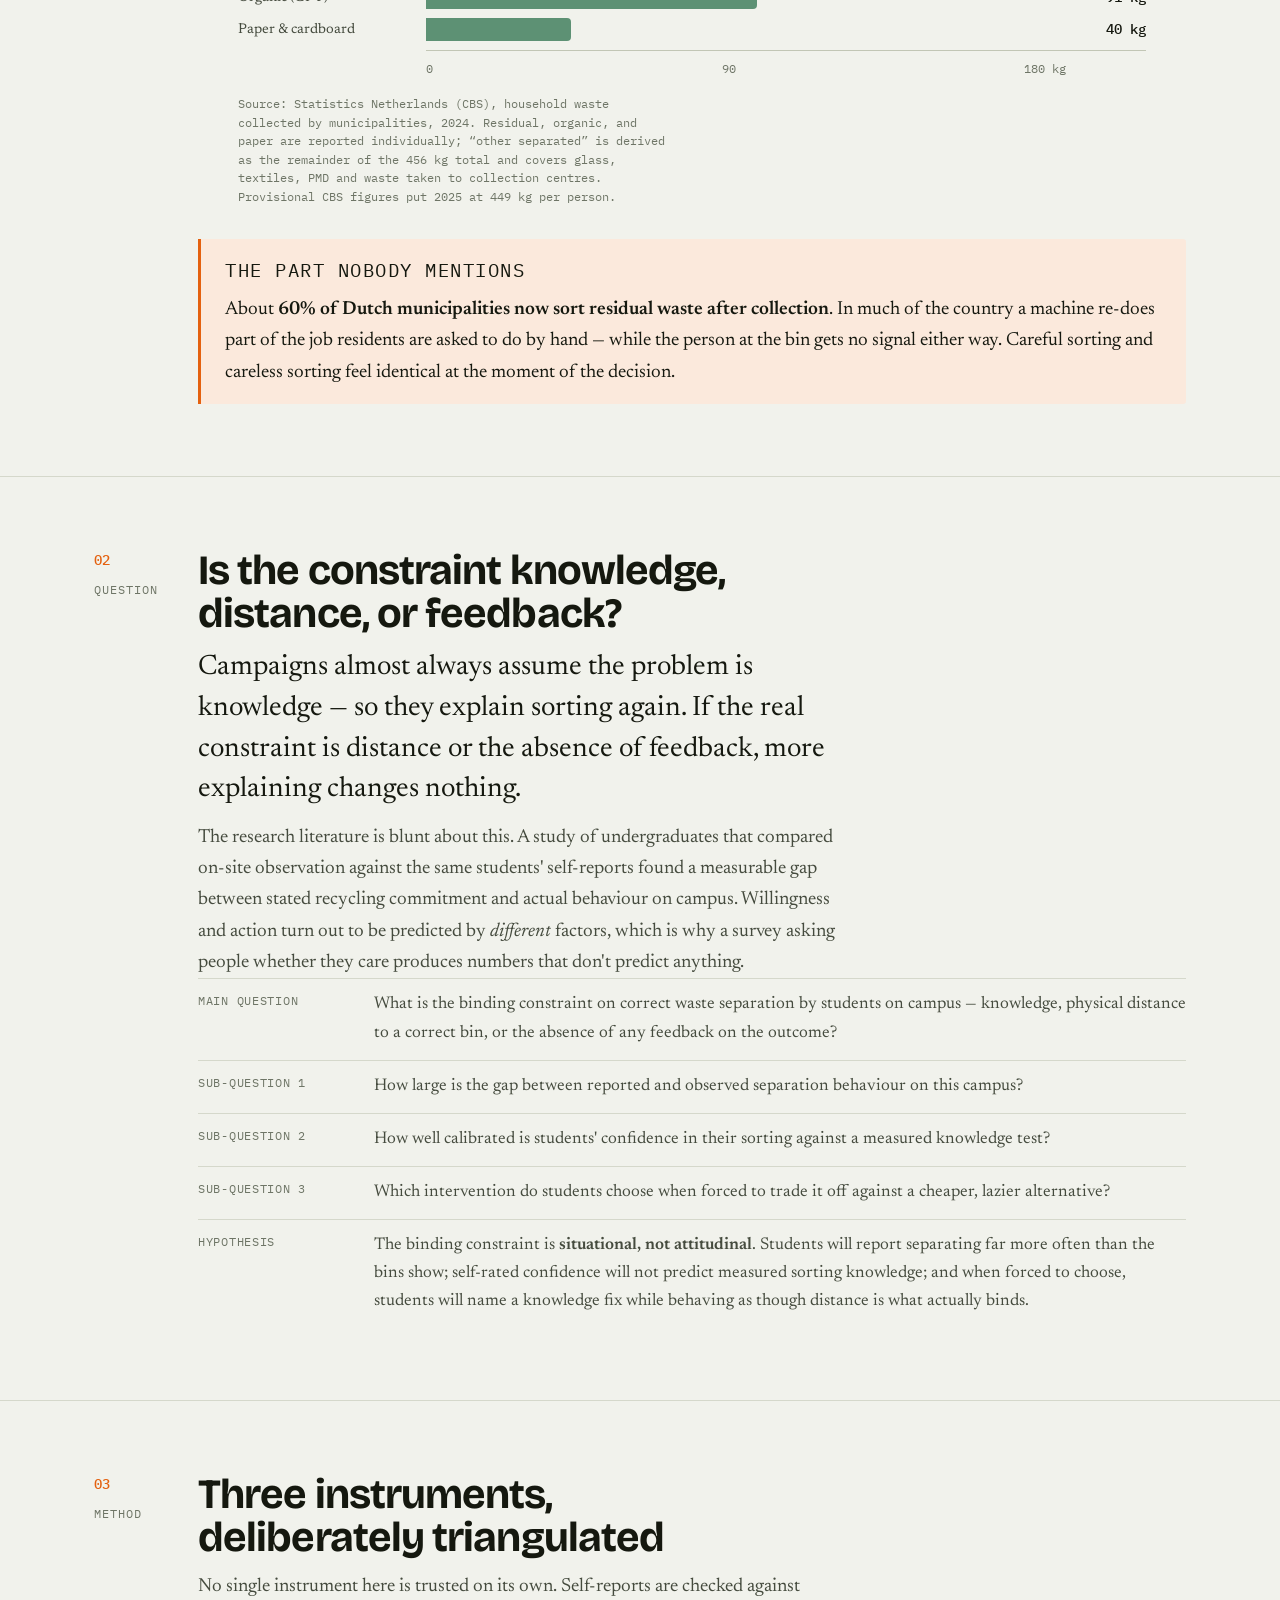
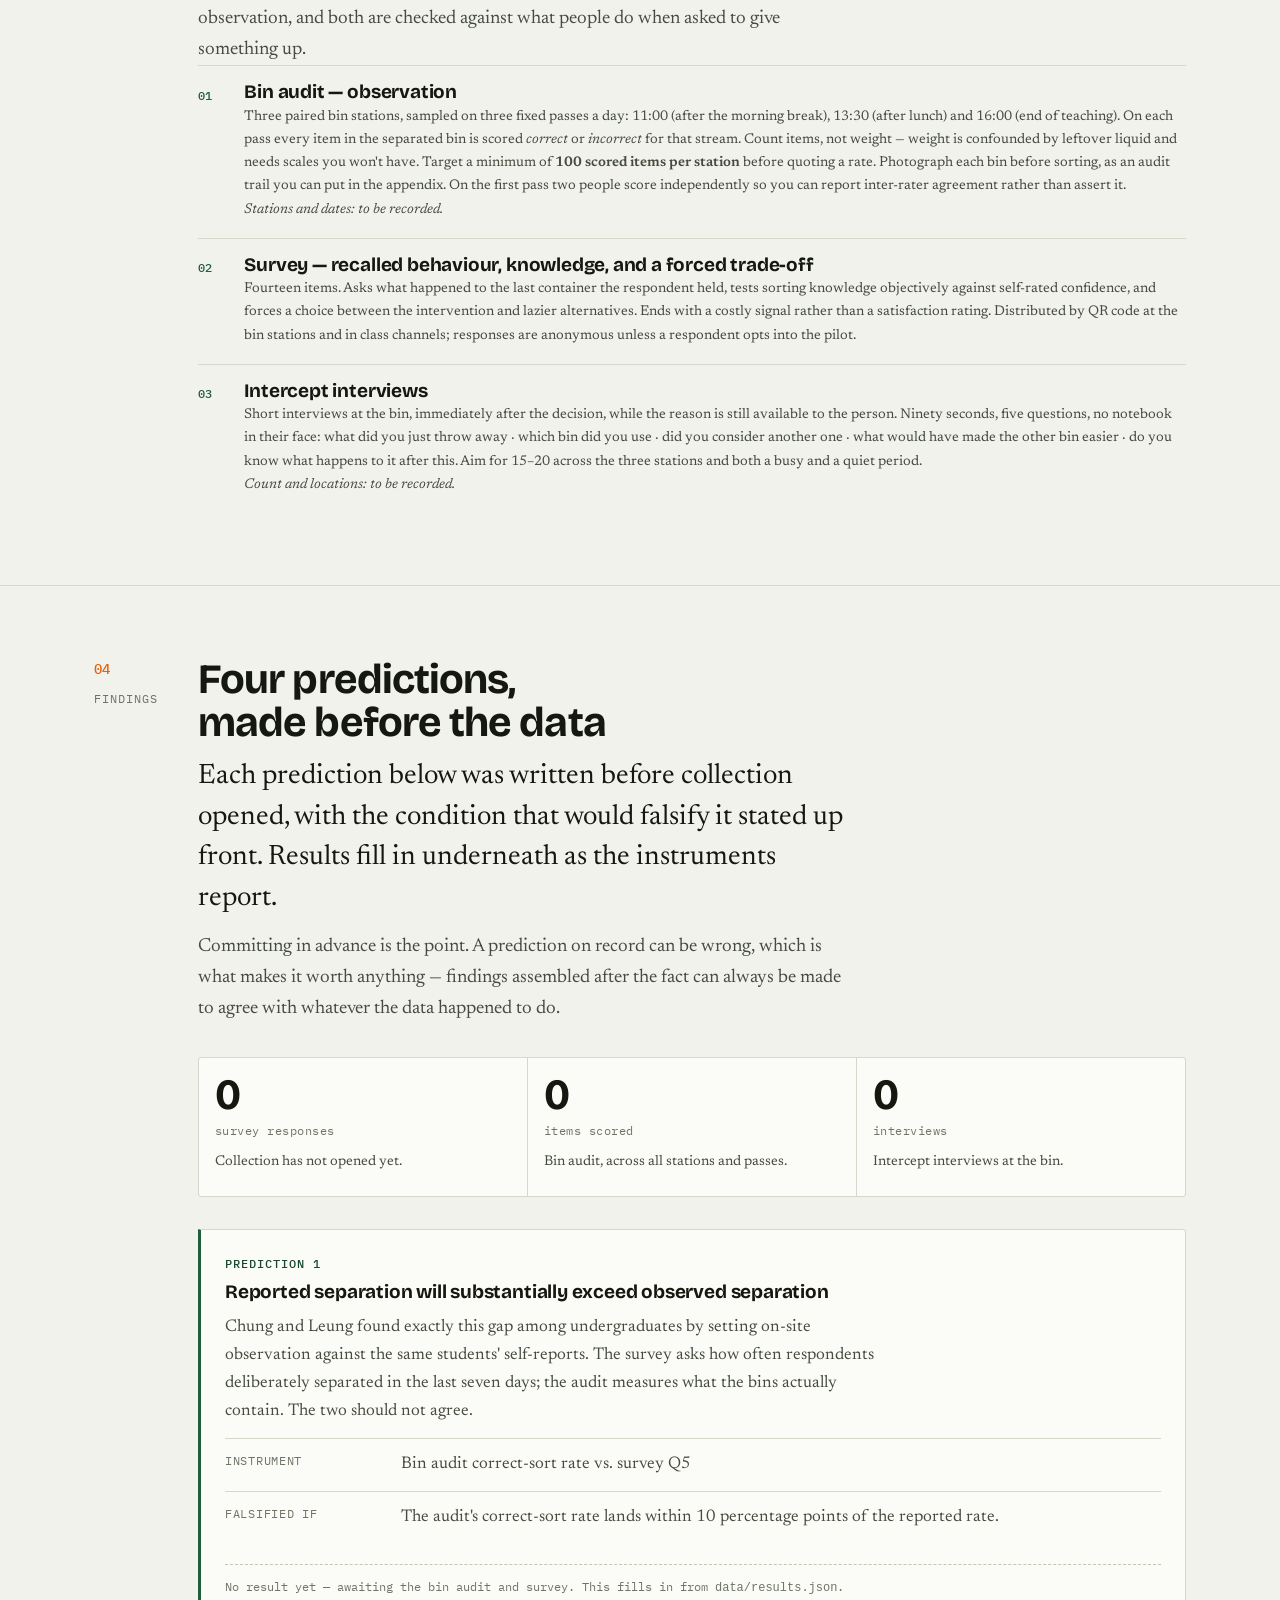
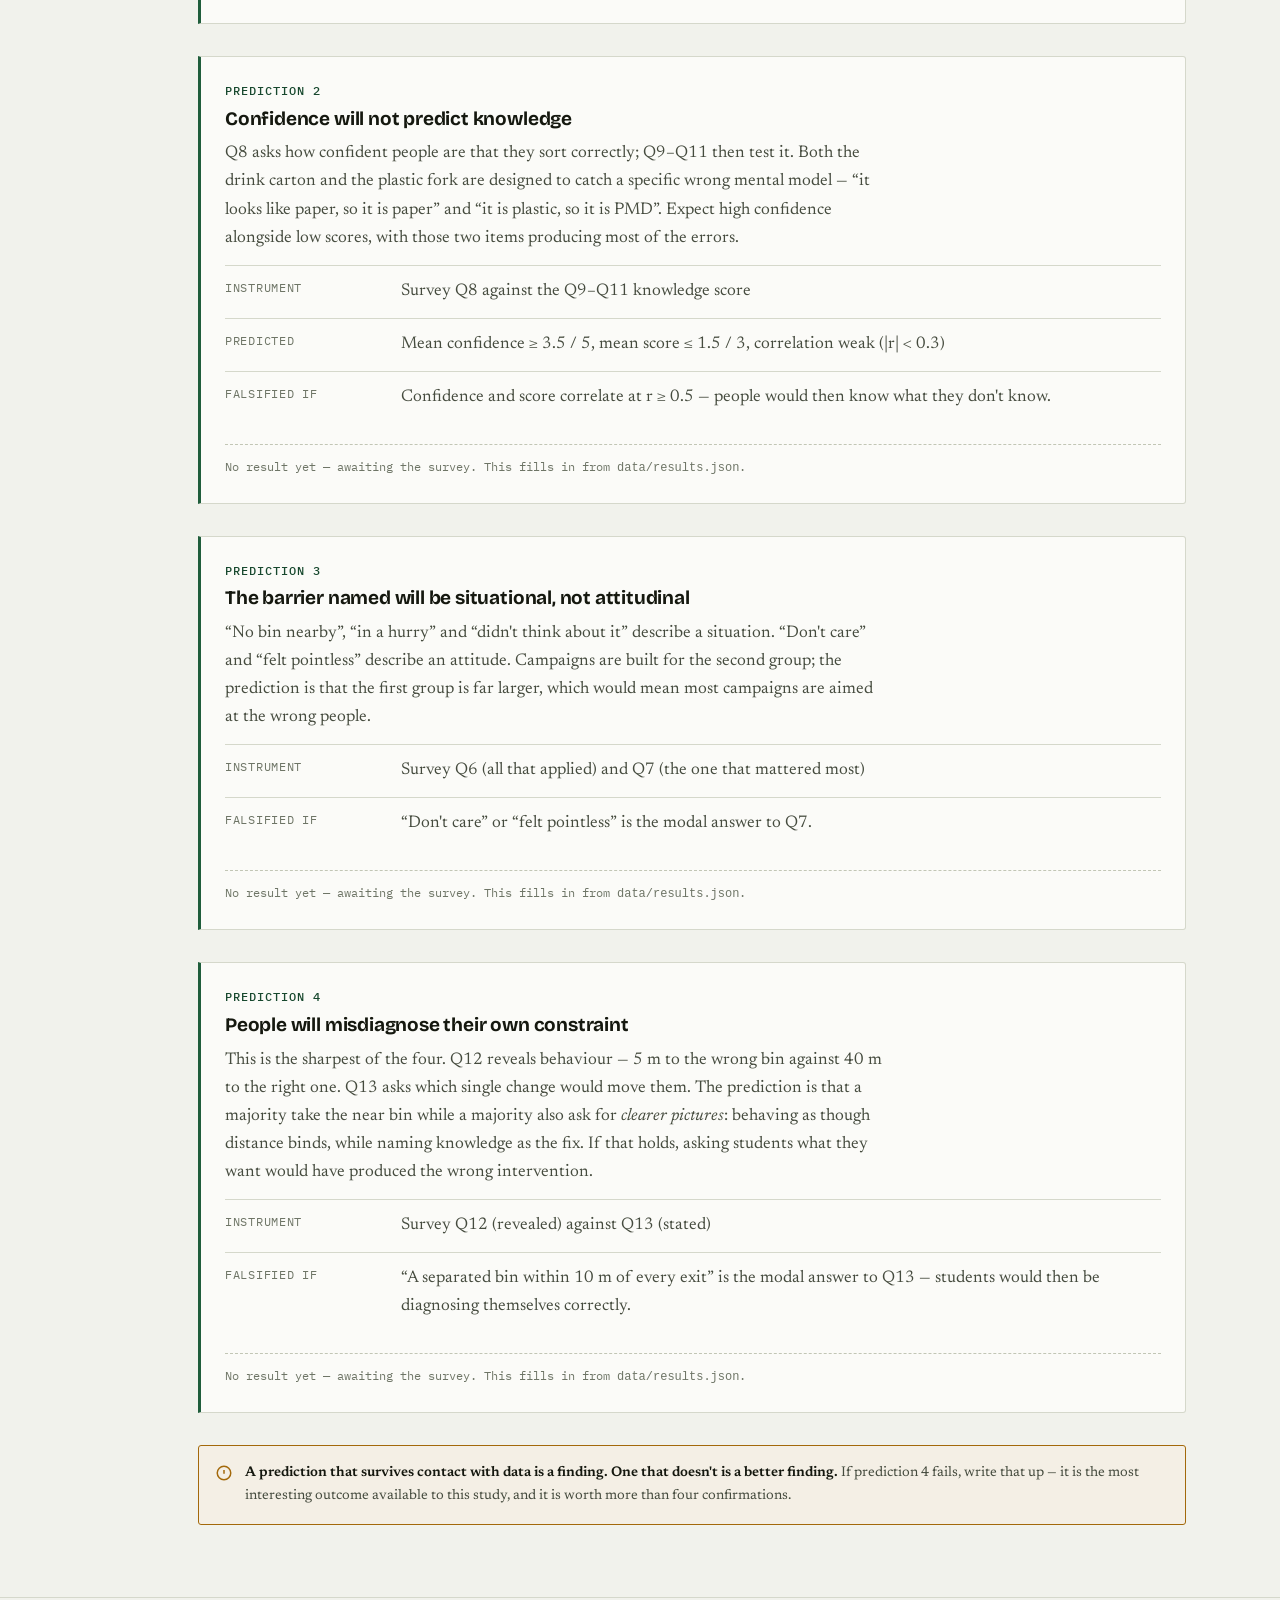
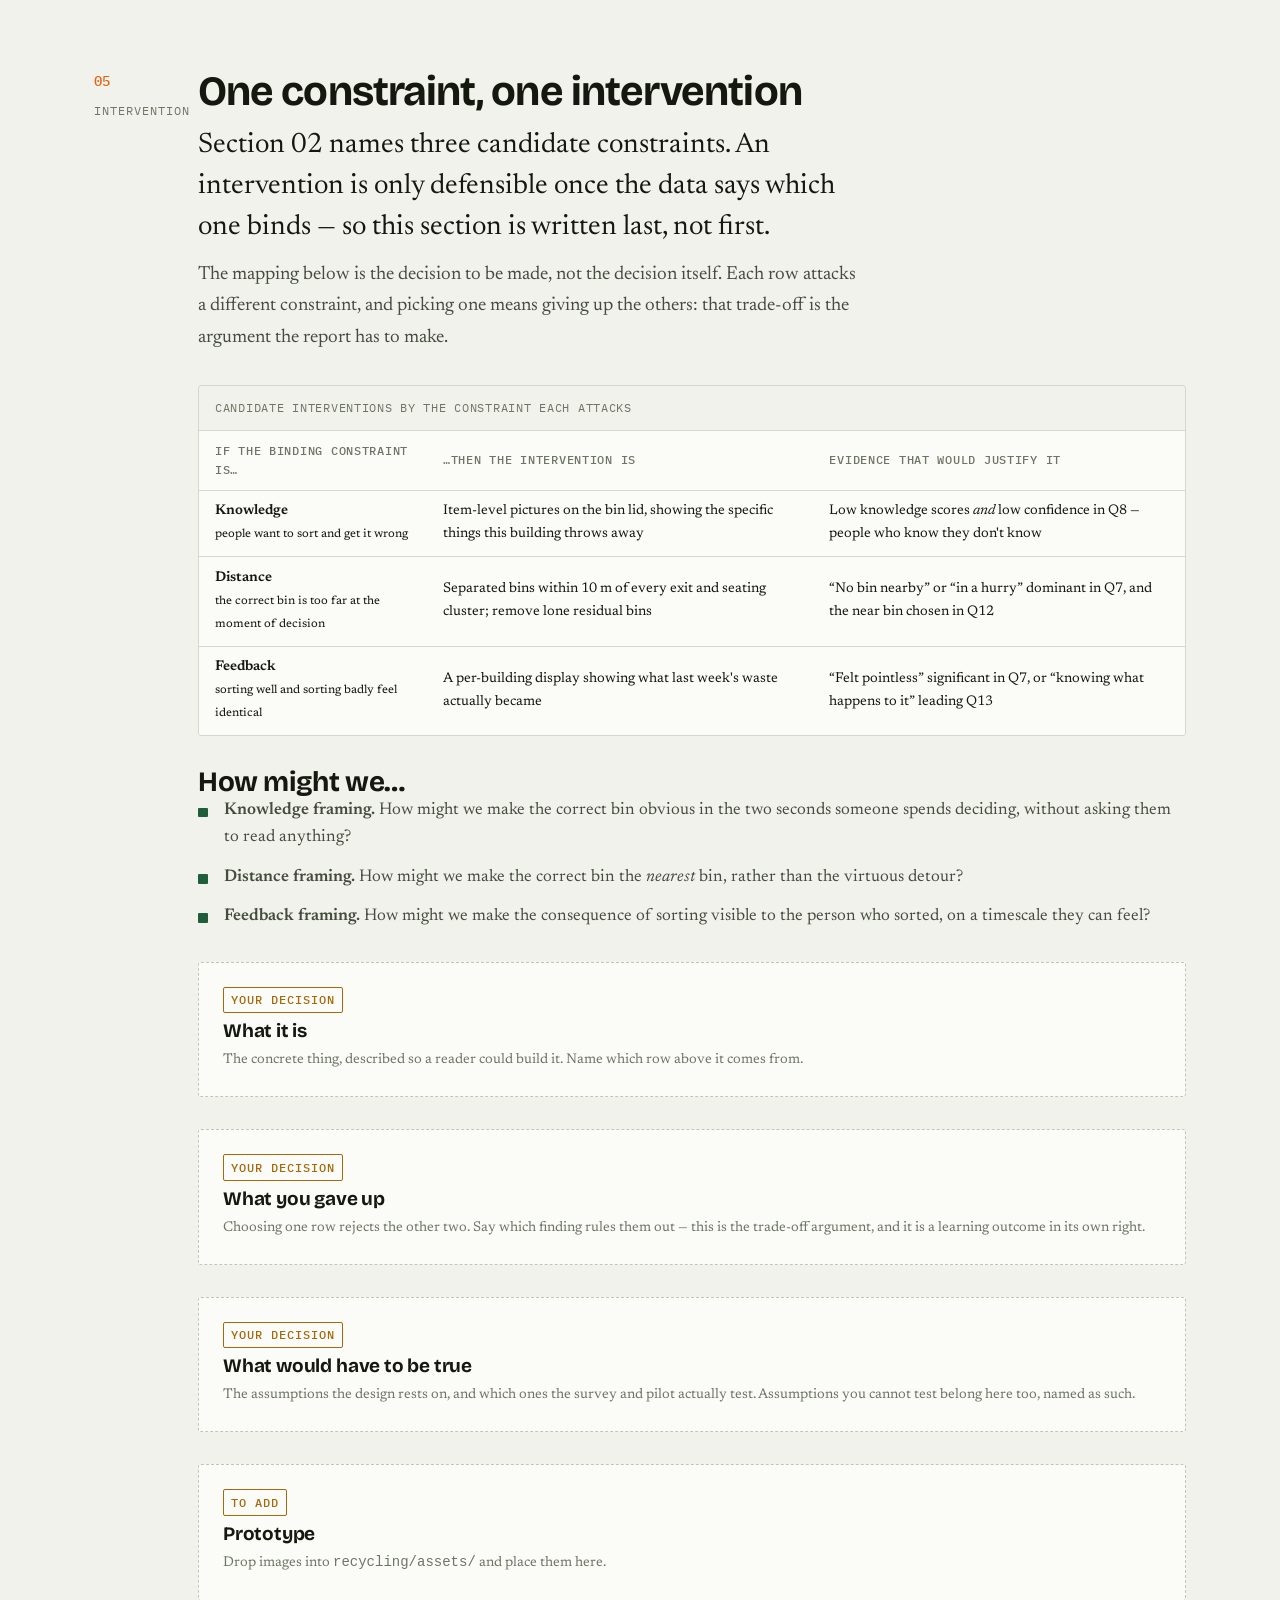
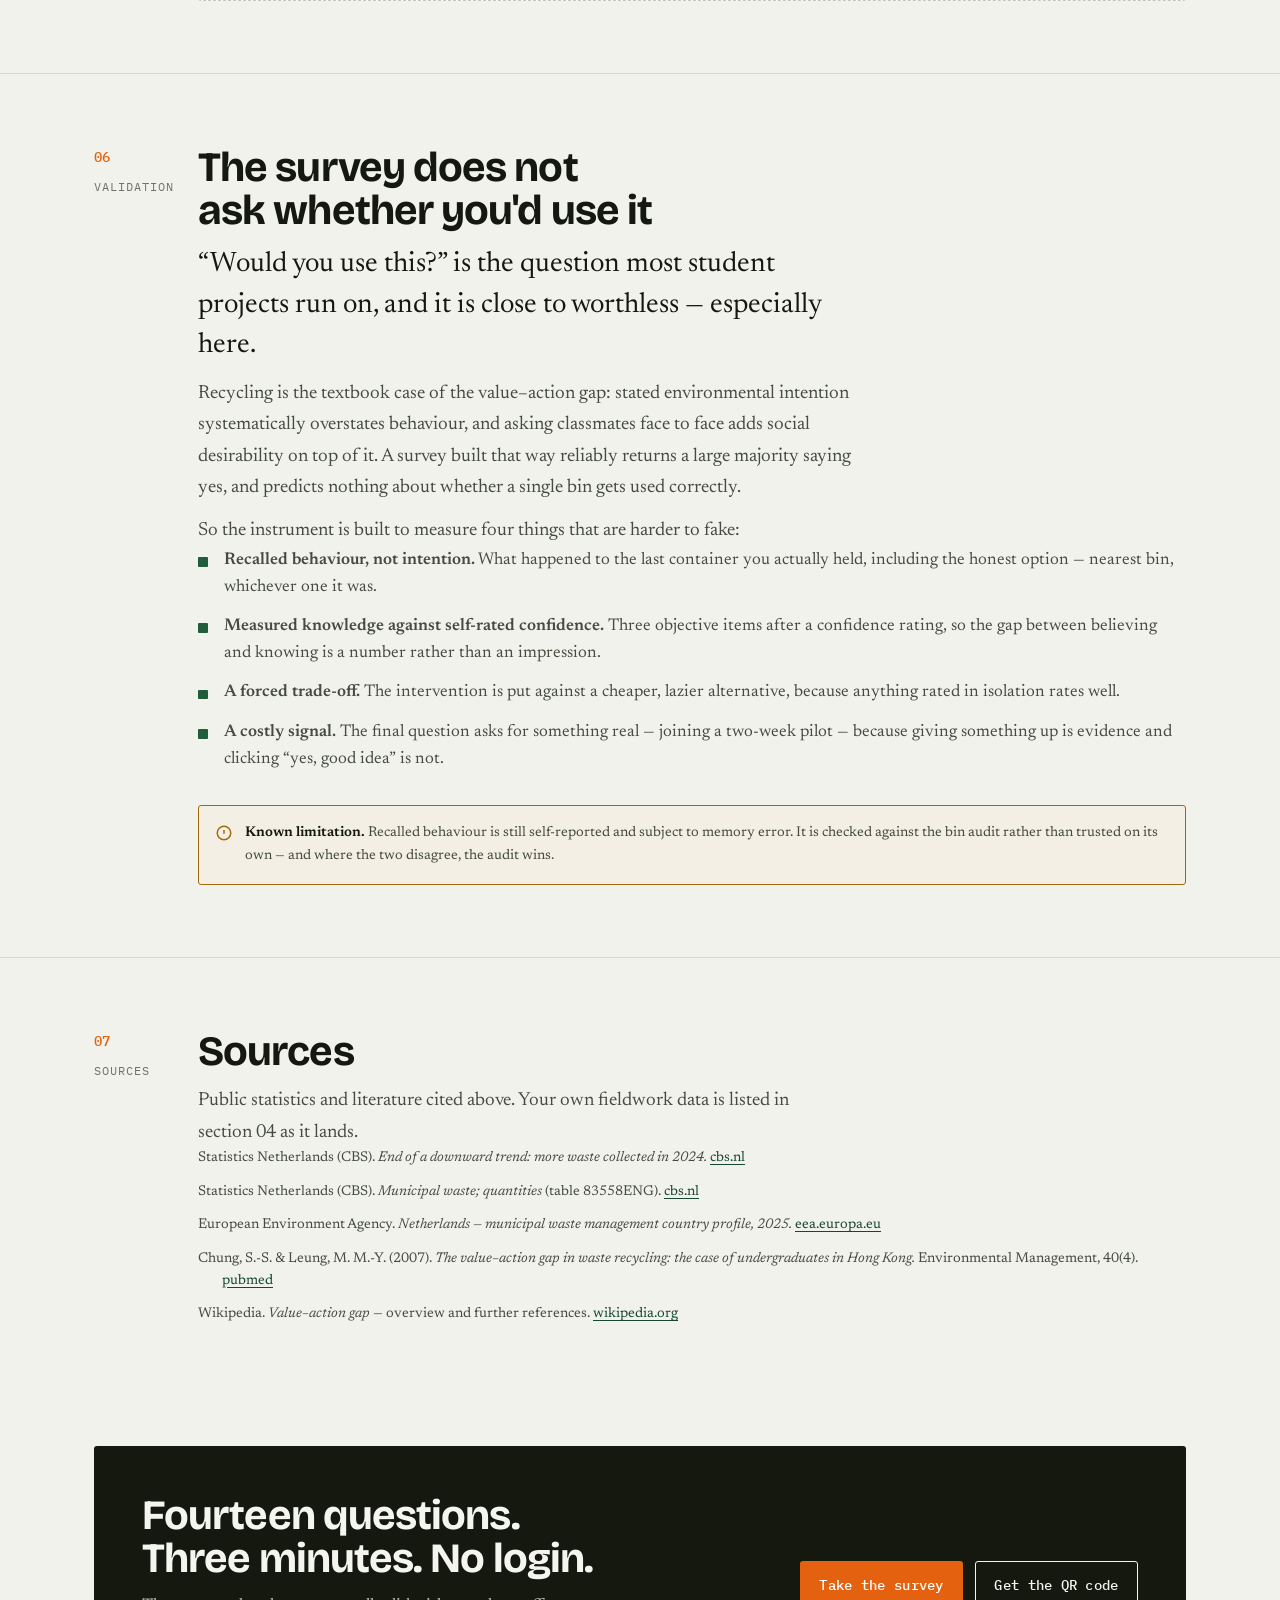
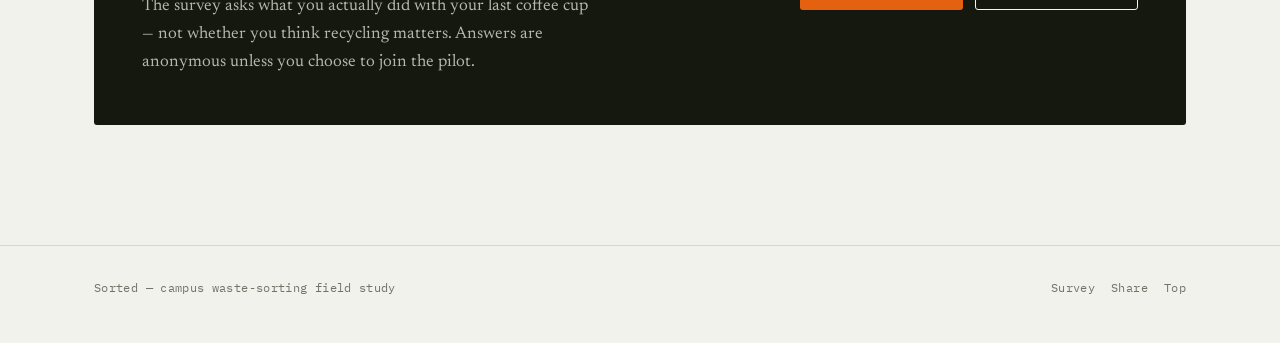
==== commit d3448c02: "Replace findings placeholders with pre-registered predictions and a data pipeline Section 04 no long" ====
--- a/recycling/index.html
+++ b/recycling/index.html
@@ -219,7 +219,7 @@
           </div>
           <div>
             <dt>Hypothesis</dt>
-            <dd><!-- FILL: your actual hypothesis -->Stated intention will exceed observed behaviour by a wide margin, and self-rated confidence will not correlate with measured sorting knowledge.</dd>
+            <dd>The binding constraint is <strong>situational, not attitudinal</strong>. Students will report separating far more often than the bins show; self-rated confidence will not predict measured sorting knowledge; and when forced to choose, students will name a knowledge fix while behaving as though distance is what actually binds.</dd>
           </div>
         </dl>
       </div>
@@ -246,21 +246,44 @@
           <li>
             <div>
               <h4>Bin audit — observation</h4>
-              <p>Contents of paired bins in one building, sampled at fixed times, scored for contamination by stream. Measures behaviour with no self-report involved.<br>
-              <!-- FILL: locations, dates, sample sizes --><em>Locations, dates and sample size to be recorded.</em></p>
+              <p>
+                Three paired bin stations, sampled on three fixed passes a day: 11:00 (after the
+                morning break), 13:30 (after lunch) and 16:00 (end of teaching). On each pass every
+                item in the separated bin is scored <em>correct</em> or <em>incorrect</em> for that
+                stream. Count items, not weight — weight is confounded by leftover liquid and needs
+                scales you won't have. Target a minimum of <strong>100 scored items per station</strong>
+                before quoting a rate. Photograph each bin before sorting, as an audit trail you can
+                put in the appendix. On the first pass two people score independently so you can
+                report inter-rater agreement rather than assert it.
+              </p>
+              <p><!-- FILL: your three station locations and the dates you ran the passes -->
+              <em>Stations and dates: to be recorded.</em></p>
             </div>
           </li>
           <li>
             <div>
               <h4>Survey — recalled behaviour, knowledge, and a forced trade-off</h4>
-              <p>Fourteen items. Asks what happened to the last container the respondent held, tests sorting knowledge objectively against self-rated confidence, and forces a choice between the intervention and lazier alternatives. Ends with a costly signal rather than a satisfaction rating.</p>
+              <p>
+                Fourteen items. Asks what happened to the last container the respondent held, tests
+                sorting knowledge objectively against self-rated confidence, and forces a choice
+                between the intervention and lazier alternatives. Ends with a costly signal rather
+                than a satisfaction rating. Distributed by QR code at the bin stations and in class
+                channels; responses are anonymous unless a respondent opts into the pilot.
+              </p>
             </div>
           </li>
           <li>
             <div>
               <h4>Intercept interviews</h4>
-              <p>Short interviews at the bin, immediately after the decision, while the reason is still available to the person.<br>
-              <!-- FILL: number of interviews, guide --><em>Interview guide and count to be recorded.</em></p>
+              <p>
+                Short interviews at the bin, immediately after the decision, while the reason is still
+                available to the person. Ninety seconds, five questions, no notebook in their face:
+                what did you just throw away · which bin did you use · did you consider another one ·
+                what would have made the other bin easier · do you know what happens to it after this.
+                Aim for 15–20 across the three stations and both a busy and a quiet period.
+              </p>
+              <p><!-- FILL: how many interviews you ran, and where -->
+              <em>Count and locations: to be recorded.</em></p>
             </div>
           </li>
         </ol>
@@ -268,7 +291,10 @@
     </div>
   </section>
 
-  <!-- ===================== 04 FINDINGS ===================== -->
+  <!-- ===================== 04 FINDINGS =====================
+       Each block states a PREDICTION made before data collection, and a result
+       slot that fills automatically from recycling/data/results.json.
+       Do not write results here by hand — put the numbers in the JSON. -->
   <section class="section" id="findings">
     <div class="wrap section__grid">
       <div class="rail">
@@ -277,39 +303,119 @@
       </div>
       <div class="stack-6">
         <div class="prose stack-3">
-          <h2>What the data says</h2>
-          <p>
-            This section fills in as the instruments return data. Nothing is written here before it is measured.
-          </p>
-        </div>
-
-        <!-- FILL: replace each pending block with a real finding.
-             Keep the shape: a claim, the number behind it, and the instrument it came from. -->
-        <div class="pending">
-          <span class="pending__tag">Awaiting data</span>
-          <h4>Finding 1 — the reported/observed gap</h4>
-          <p>Bin audit vs. survey self-report. Replace with the measured gap and the n for each instrument.</p>
-        </div>
-        <div class="pending">
-          <span class="pending__tag">Awaiting data</span>
-          <h4>Finding 2 — confidence calibration</h4>
-          <p>Self-rated sorting confidence against the three-item knowledge test. Replace with the correlation and the per-item error rates.</p>
-        </div>
-        <div class="pending">
-          <span class="pending__tag">Awaiting data</span>
-          <h4>Finding 3 — the ranked barrier</h4>
-          <p>Which barrier respondents named as mattering most. Replace with the distribution, and note how it differs from what the intercept interviews suggested.</p>
-        </div>
-        <div class="pending">
-          <span class="pending__tag">Awaiting data</span>
-          <h4>Finding 4 — revealed preference under trade-off</h4>
-          <p>What people chose when the correct bin was 40&nbsp;m away and the wrong one was 5&nbsp;m. Replace with the split.</p>
-        </div>
-      </div>
-    </div>
-  </section>
-
-  <!-- ===================== 05 INTERVENTION ===================== -->
+          <h2>Four predictions, made before the data</h2>
+          <p class="lead">
+            Each prediction below was written before collection opened, with the condition that
+            would falsify it stated up front. Results fill in underneath as the instruments report.
+          </p>
+          <p>
+            Committing in advance is the point. A prediction on record can be wrong, which is what
+            makes it worth anything — findings assembled after the fact can always be made to agree
+            with whatever the data happened to do.
+          </p>
+        </div>
+
+        <div class="statstrip" data-collection-summary>
+          <div class="stat"><span class="stat__fig" data-n="survey">0</span><span class="stat__unit">survey responses</span><span class="stat__label">Collection has not opened yet.</span></div>
+          <div class="stat"><span class="stat__fig" data-n="audit">0</span><span class="stat__unit">items scored</span><span class="stat__label">Bin audit, across all stations and passes.</span></div>
+          <div class="stat"><span class="stat__fig" data-n="interviews">0</span><span class="stat__unit">interviews</span><span class="stat__label">Intercept interviews at the bin.</span></div>
+        </div>
+
+        <article class="pred" data-finding="gap">
+          <div class="pred__head">
+            <span class="pred__tag">Prediction 1</span>
+            <h4>Reported separation will substantially exceed observed separation</h4>
+          </div>
+          <p>
+            Chung and Leung found exactly this gap among undergraduates by setting on-site
+            observation against the same students' self-reports. The survey asks how often
+            respondents deliberately separated in the last seven days; the audit measures what
+            the bins actually contain. The two should not agree.
+          </p>
+          <dl class="deflist">
+            <div><dt>Instrument</dt><dd>Bin audit correct-sort rate vs. survey Q5</dd></div>
+            <div><dt>Falsified if</dt><dd>The audit's correct-sort rate lands within 10 percentage points of the reported rate.</dd></div>
+          </dl>
+          <div class="pred__result" data-result="gap">
+            <p class="pred__empty">No result yet — awaiting the bin audit and survey. This fills in from <code>data/results.json</code>.</p>
+          </div>
+        </article>
+
+        <article class="pred" data-finding="calibration">
+          <div class="pred__head">
+            <span class="pred__tag">Prediction 2</span>
+            <h4>Confidence will not predict knowledge</h4>
+          </div>
+          <p>
+            Q8 asks how confident people are that they sort correctly; Q9–Q11 then test it. Both the
+            drink carton and the plastic fork are designed to catch a specific wrong mental model —
+            “it looks like paper, so it is paper” and “it is plastic, so it is PMD”. Expect high
+            confidence alongside low scores, with those two items producing most of the errors.
+          </p>
+          <dl class="deflist">
+            <div><dt>Instrument</dt><dd>Survey Q8 against the Q9–Q11 knowledge score</dd></div>
+            <div><dt>Predicted</dt><dd>Mean confidence ≥ 3.5 / 5, mean score ≤ 1.5 / 3, correlation weak (|r| &lt; 0.3)</dd></div>
+            <div><dt>Falsified if</dt><dd>Confidence and score correlate at r ≥ 0.5 — people would then know what they don't know.</dd></div>
+          </dl>
+          <div class="pred__result" data-result="calibration">
+            <p class="pred__empty">No result yet — awaiting the survey. This fills in from <code>data/results.json</code>.</p>
+          </div>
+        </article>
+
+        <article class="pred" data-finding="barriers">
+          <div class="pred__head">
+            <span class="pred__tag">Prediction 3</span>
+            <h4>The barrier named will be situational, not attitudinal</h4>
+          </div>
+          <p>
+            “No bin nearby”, “in a hurry” and “didn't think about it” describe a situation. “Don't
+            care” and “felt pointless” describe an attitude. Campaigns are built for the second group;
+            the prediction is that the first group is far larger, which would mean most campaigns are
+            aimed at the wrong people.
+          </p>
+          <dl class="deflist">
+            <div><dt>Instrument</dt><dd>Survey Q6 (all that applied) and Q7 (the one that mattered most)</dd></div>
+            <div><dt>Falsified if</dt><dd>“Don't care” or “felt pointless” is the modal answer to Q7.</dd></div>
+          </dl>
+          <div class="pred__result" data-result="barriers">
+            <p class="pred__empty">No result yet — awaiting the survey. This fills in from <code>data/results.json</code>.</p>
+          </div>
+        </article>
+
+        <article class="pred" data-finding="tradeoff">
+          <div class="pred__head">
+            <span class="pred__tag">Prediction 4</span>
+            <h4>People will misdiagnose their own constraint</h4>
+          </div>
+          <p>
+            This is the sharpest of the four. Q12 reveals behaviour — 5&nbsp;m to the wrong bin against
+            40&nbsp;m to the right one. Q13 asks which single change would move them. The prediction is
+            that a majority take the near bin while a majority also ask for <em>clearer pictures</em>:
+            behaving as though distance binds, while naming knowledge as the fix. If that holds, asking
+            students what they want would have produced the wrong intervention.
+          </p>
+          <dl class="deflist">
+            <div><dt>Instrument</dt><dd>Survey Q12 (revealed) against Q13 (stated)</dd></div>
+            <div><dt>Falsified if</dt><dd>“A separated bin within 10&nbsp;m of every exit” is the modal answer to Q13 — students would then be diagnosing themselves correctly.</dd></div>
+          </dl>
+          <div class="pred__result" data-result="tradeoff">
+            <p class="pred__empty">No result yet — awaiting the survey. This fills in from <code>data/results.json</code>.</p>
+          </div>
+        </article>
+
+        <div class="notice">
+          <svg class="notice__icon" width="18" height="18" viewBox="0 0 24 24" fill="none" stroke="currentColor" stroke-width="2" aria-hidden="true">
+            <circle cx="12" cy="12" r="9"/><path d="M12 8v5m0 3.2v.1"/>
+          </svg>
+          <p><strong>A prediction that survives contact with data is a finding. One that doesn't is a better finding.</strong> If prediction 4 fails, write that up — it is the most interesting outcome available to this study, and it is worth more than four confirmations.</p>
+        </div>
+      </div>
+    </div>
+  </section>
+
+  <!-- ===================== 05 INTERVENTION =====================
+       FILL: this section is yours to decide. The mapping below is the frame;
+       the choice of intervention and the prototype are your design work. -->
   <section class="section" id="intervention">
     <div class="wrap section__grid">
       <div class="rail">
@@ -318,26 +424,71 @@
       </div>
       <div class="stack-6">
         <div class="prose stack-3">
-          <h2>The intervention</h2>
-          <p class="lead"><!-- FILL: one sentence naming what you built and the mechanism it acts on. -->
-            One sentence: what it is, and which constraint from section&nbsp;02 it removes.
-          </p>
-        </div>
+          <h2>One constraint, one intervention</h2>
+          <p class="lead">
+            Section&nbsp;02 names three candidate constraints. An intervention is only defensible
+            once the data says which one binds — so this section is written last, not first.
+          </p>
+          <p>
+            The mapping below is the decision to be made, not the decision itself. Each row attacks a
+            different constraint, and picking one means giving up the others: that trade-off is the
+            argument the report has to make.
+          </p>
+        </div>
+
+        <div class="tablewrap">
+          <table class="data">
+            <caption>Candidate interventions by the constraint each attacks</caption>
+            <thead>
+              <tr>
+                <th scope="col">If the binding constraint is…</th>
+                <th scope="col">…then the intervention is</th>
+                <th scope="col">Evidence that would justify it</th>
+              </tr>
+            </thead>
+            <tbody>
+              <tr>
+                <td><strong>Knowledge</strong><br><small>people want to sort and get it wrong</small></td>
+                <td>Item-level pictures on the bin lid, showing the specific things this building throws away</td>
+                <td>Low knowledge scores <em>and</em> low confidence in Q8 — people who know they don't know</td>
+              </tr>
+              <tr>
+                <td><strong>Distance</strong><br><small>the correct bin is too far at the moment of decision</small></td>
+                <td>Separated bins within 10&nbsp;m of every exit and seating cluster; remove lone residual bins</td>
+                <td>“No bin nearby” or “in a hurry” dominant in Q7, and the near bin chosen in Q12</td>
+              </tr>
+              <tr>
+                <td><strong>Feedback</strong><br><small>sorting well and sorting badly feel identical</small></td>
+                <td>A per-building display showing what last week's waste actually became</td>
+                <td>“Felt pointless” significant in Q7, or “knowing what happens to it” leading Q13</td>
+              </tr>
+            </tbody>
+          </table>
+        </div>
+
+        <div class="prose stack-3">
+          <h3>How might we…</h3>
+        </div>
+        <ul class="ticks">
+          <li><strong>Knowledge framing.</strong> How might we make the correct bin obvious in the two seconds someone spends deciding, without asking them to read anything?</li>
+          <li><strong>Distance framing.</strong> How might we make the correct bin the <em>nearest</em> bin, rather than the virtuous detour?</li>
+          <li><strong>Feedback framing.</strong> How might we make the consequence of sorting visible to the person who sorted, on a timescale they can feel?</li>
+        </ul>
 
         <div class="pending">
-          <span class="pending__tag">To write</span>
+          <span class="pending__tag">Your decision</span>
           <h4>What it is</h4>
-          <p>The concrete thing — a bin system, signage, an app, a building-level feedback display, a scheme. Describe it so a reader could build it.</p>
+          <p>The concrete thing, described so a reader could build it. Name which row above it comes from.</p>
         </div>
         <div class="pending">
-          <span class="pending__tag">To write</span>
-          <h4>Why this and not the obvious alternative</h4>
-          <p>Name the cheaper option you rejected (usually “explain sorting again”) and the finding that rules it out. This is the trade-off argument.</p>
+          <span class="pending__tag">Your decision</span>
+          <h4>What you gave up</h4>
+          <p>Choosing one row rejects the other two. Say which finding rules them out — this is the trade-off argument, and it is a learning outcome in its own right.</p>
         </div>
         <div class="pending">
-          <span class="pending__tag">To write</span>
-          <h4>What would have to be true for it to work</h4>
-          <p>List the assumptions the design rests on, and which of them the survey and pilot actually test. Assumptions you cannot test belong here too, named as such.</p>
+          <span class="pending__tag">Your decision</span>
+          <h4>What would have to be true</h4>
+          <p>The assumptions the design rests on, and which ones the survey and pilot actually test. Assumptions you cannot test belong here too, named as such.</p>
         </div>
         <div class="pending">
           <span class="pending__tag">To add</span>
@@ -440,5 +591,6 @@
 </footer>
 
 <script src="./assets/js/site.js"></script>
+<script src="./assets/js/findings.js"></script>
 </body>
 </html>
--- a/recycling/assets/css/site.css
+++ b/recycling/assets/css/site.css
@@ -424,16 +424,22 @@
   align-items: center;
 }
 .bar__name { font-size: var(--t-sm); color: var(--ink-2); line-height: 1.3; }
-.bar__track { position: relative; display: flex; align-items: center; gap: 0.6rem; min-width: 0; }
+/* The value sits in a reserved right-hand gutter rather than after the bar:
+   percentage widths then resolve against the same padded content box for every
+   row, so proportions stay true and the longest bar's label is never clipped. */
+.bar__track { position: relative; display: block; padding-right: 5rem; min-width: 0; }
 .bar__fill {
+  display: block;
   height: 1.45rem;
   background: var(--seq-4);
   border-radius: 0 4px 4px 0;
-  flex: none;
+  min-width: 2px;
   transition: filter 0.14s ease;
 }
 .bar--lead .bar__fill { background: var(--signal); }
 .bar__val {
+  position: absolute; right: 0; top: 50%; transform: translateY(-50%);
+  width: 4.6rem; text-align: right;
   font-family: var(--mono); font-size: var(--t-sm); font-weight: 500;
   font-variant-numeric: tabular-nums; color: var(--ink);
   white-space: nowrap;
@@ -444,6 +450,7 @@
   font-family: var(--mono); font-size: var(--t-xs); color: var(--ink-3);
   border-top: var(--hair) solid var(--line-2);
   padding-top: var(--s-2);
+  padding-right: 5rem;            /* share the value gutter, so ticks align to the bars */
   margin-left: calc(min(11rem, 40%) + var(--s-3));
   font-variant-numeric: tabular-nums;
 }
@@ -763,3 +770,40 @@
   .section { padding-block: 8mm; }
   a { text-decoration: none; color: #000; }
 }
+
+/* ---------- 13. Pre-registered prediction blocks ------------------------ */
+.pred {
+  border: var(--hair) solid var(--line);
+  border-left: 3px solid var(--accent);
+  border-radius: 0 var(--radius) var(--radius) 0;
+  background: var(--surface);
+  padding: var(--s-5);
+  display: flex; flex-direction: column; gap: var(--s-3);
+}
+.pred__head { display: flex; flex-direction: column; gap: var(--s-2); }
+.pred__tag {
+  align-self: flex-start;
+  font-family: var(--mono); font-size: var(--t-xs); font-weight: 500;
+  letter-spacing: 0.08em; text-transform: uppercase; color: var(--accent-ink);
+}
+.pred > p { color: var(--ink-2); max-width: 66ch; }
+.pred .deflist > div:first-child { border-top: var(--hair) solid var(--line); }
+.pred__result { margin-top: var(--s-2); }
+.pred__empty {
+  font-family: var(--mono); font-size: var(--t-xs); color: var(--ink-3);
+  border-top: var(--hair) dashed var(--line-2); padding-top: var(--s-3);
+}
+.pred__outcome {
+  display: flex; flex-wrap: wrap; gap: var(--s-2); align-items: baseline;
+  border-top: var(--hair) solid var(--line-2); padding-top: var(--s-3);
+}
+.pred__verdict {
+  font-family: var(--mono); font-size: var(--t-xs); font-weight: 500;
+  letter-spacing: 0.08em; text-transform: uppercase;
+  border: var(--hair) solid currentColor; border-radius: 2px;
+  padding: 0.15rem 0.45rem;
+}
+.pred__verdict--held { color: var(--good); }
+.pred__verdict--failed { color: var(--crit); }
+.pred__figures { font-size: var(--t-sm); color: var(--ink-2); }
+.pred__figures strong { color: var(--ink); font-family: var(--mono); font-variant-numeric: tabular-nums; }
